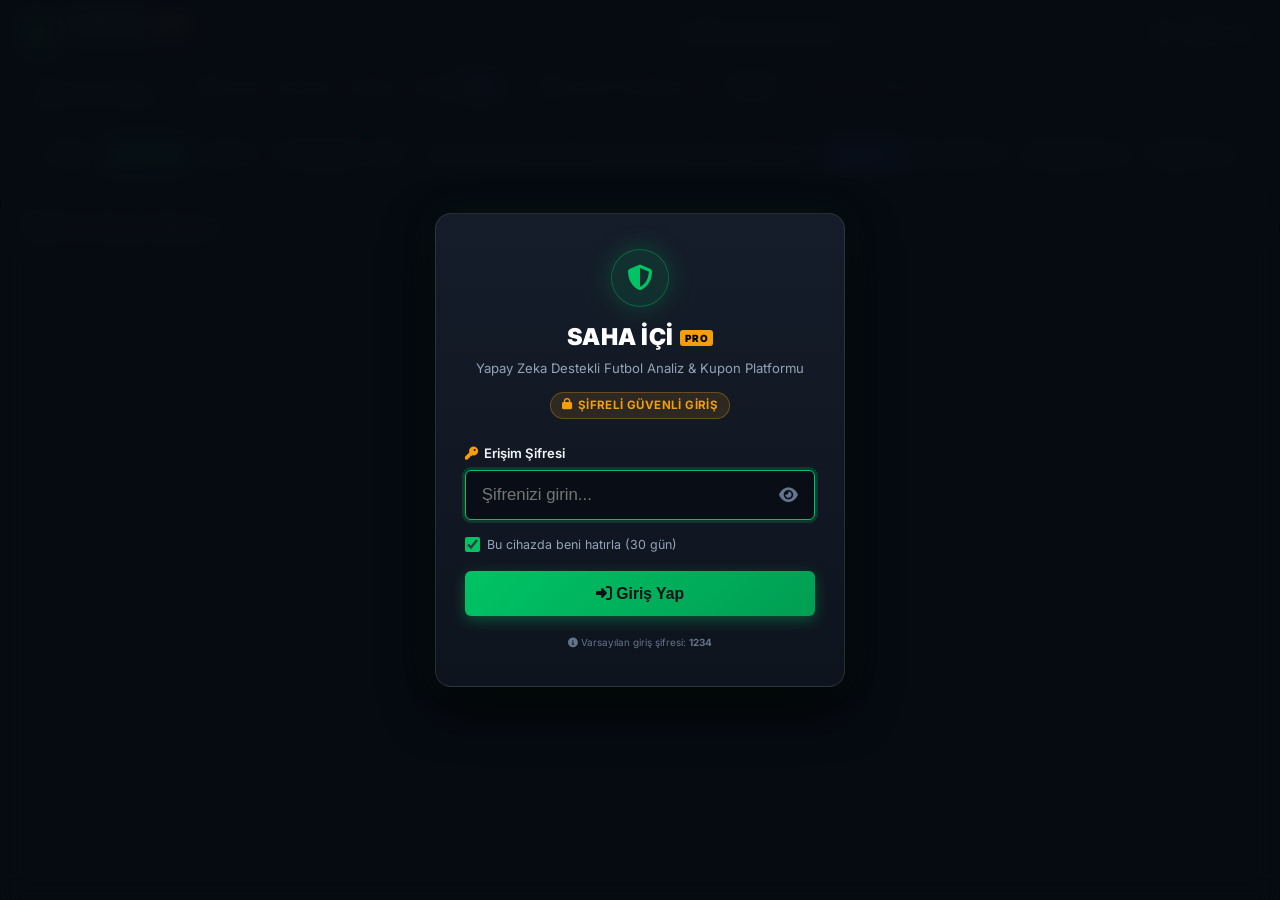
==== static/index.html @ 7041657e "Add files via upload" ====
<!DOCTYPE html>
<html lang="tr">
<head>
  <meta charset="UTF-8">
  <meta name="viewport" content="width=device-width, initial-scale=1.0">
  <title>Saha İçi | Canlı Maç Takip, Reel Analiz & Futbol Arkadaşı</title>
  <!-- Google Fonts & FontAwesome -->
  <link rel="preconnect" href="https://fonts.googleapis.com">
  <link rel="preconnect" href="https://fonts.gstatic.com" crossorigin>
  <link href="https://fonts.googleapis.com/css2?family=Outfit:wght@300;400;500;600;700;800;900&family=Inter:wght@400;500;600;700&display=swap" rel="stylesheet">
  <link rel="stylesheet" href="https://cdnjs.cloudflare.com/ajax/libs/font-awesome/6.5.1/css/all.min.css">
  <link rel="stylesheet" href="/static/style.css?v=4.1">
</head>
<body>

  <!-- Üst Bar / Header -->
  <header class="navbar">
    <div class="nav-container">
      <div class="brand">
        <div class="brand-icon">
          <i class="fa-solid fa-futbol"></i>
        </div>
        <div>
          <h1 class="brand-title">SAHA İÇİ <span class="badge-pro">PRO</span></h1>
          <p class="brand-sub">Canlı Reel Maçlar & Bilgili Futbol Arkadaşın Taktik Serdar</p>
        </div>
      </div>

      <div class="nav-center">
        <!-- Reel Veri Durum Rozeti -->
        <div class="live-status-pill">
          <span class="pulse-dot"></span>
          <span class="live-text">ESPN Canlı Veri Akışı Aktif</span>
        </div>
      </div>

      <div class="nav-actions">
        <button id="btnRefresh" class="btn-icon" title="Verileri Canlı Yenile">
          <i class="fa-solid fa-rotate"></i>
        </button>
        <button id="btnSettings" class="btn-icon" title="Ayarlar (Şifre Değiştir & API)">
          <i class="fa-solid fa-gear"></i>
        </button>
        <button id="btnAuthLogout" class="btn-icon btn-logout" title="Güvenli Çıkış Yap">
          <i class="fa-solid fa-arrow-right-from-bracket"></i>
        </button>
      </div>
    </div>
  </header>

  <!-- Ana Sekmeler (Tabs) -->
  <div class="tab-bar-container">
    <div class="tab-bar">
      <button class="tab-btn active" data-tab="matches">
        <i class="fa-solid fa-calendar-days"></i> Günün Maçları
      </button>
      <button class="tab-btn" data-tab="coupons">
        <i class="fa-solid fa-ticket"></i> Günün Kuponları & Başarı Takibi <span class="badge-value">DEĞER</span>
      </button>
      <button class="tab-btn" data-tab="chat">
        <i class="fa-solid fa-comments"></i> Futbol Arkadaşına Sor <span class="badge-ai">Serdar</span>
      </button>
      <button class="tab-btn" data-tab="standings">
        <i class="fa-solid fa-ranking-star"></i> Puan Durumu
      </button>
    </div>
  </div>

  <!-- Ana İçerik Alanı -->
  <main class="main-container">

    <!-- ========================================== -->
    <!-- SEKME 1: MAÇLAR VE ANALİZLER -->
    <!-- ========================================== -->
    <section id="tab-matches" class="tab-content active">
      
      <!-- Kontrol ve Filtreleme Çubuğu -->
      <div class="control-panel">
        
        <!-- Tarih Seçici -->
        <div class="date-controls">
          <button id="btnPrevDay" class="btn-date" title="Önceki Gün">
            <i class="fa-solid fa-chevron-left"></i> Dün
          </button>
          <button id="btnToday" class="btn-date active-date" title="Bugün">
            <i class="fa-solid fa-bolt text-yellow"></i> Bugün
          </button>
          <button id="btnNextDay" class="btn-date" title="Sonraki Gün">
            Yarın <i class="fa-solid fa-chevron-right"></i>
          </button>
          <div class="date-picker-wrapper">
            <input type="date" id="datePicker" class="date-input">
          </div>
        </div>

        <!-- Arama Çubuğu -->
        <div class="search-box">
          <i class="fa-solid fa-magnifying-glass"></i>
          <input type="text" id="searchInput" placeholder="Takım, lig veya stadyum ara (örn: Fenerbahçe, Real Madrid)...">
        </div>

        <!-- Maç Durumu Filtreleri -->
        <div class="status-filters">
          <button class="filter-chip active" data-status="all">Tümü (<span id="count-all">0</span>)</button>
          <button class="filter-chip chip-live" data-status="live">
            <span class="live-indicator"></span> Canlı (<span id="count-live">0</span>)
          </button>
          <button class="filter-chip" data-status="scheduled">Oynanacak (<span id="count-scheduled">0</span>)</button>
          <button class="filter-chip" data-status="finished">Bitenler (<span id="count-finished">0</span>)</button>
        </div>

      </div>

      <!-- Lig Seçici Rozetleri (Yatay Kaydırılabilir) -->
      <div class="leagues-scroll-wrapper">
        <div class="leagues-container" id="leaguesContainer">
          <!-- JS ile doldurulacak -->
        </div>
      </div>

      <!-- Bilgi Başlığı -->
      <div class="section-header">
        <div class="section-title-wrap">
          <h2 id="currentLeagueTitle" class="section-title">🌍 Tüm Dünya Maçları</h2>
          <span id="currentDateDisplay" class="date-badge">Bugün</span>
        </div>
        <div class="refresh-indicator">
          <small id="lastUpdatedText">Henüz güncellenmedi</small>
        </div>
      </div>

      <!-- CANLI VE BİTEN MAÇLAR ÖZEL SKOR PANOSU (Canlı Durumlar & Bitenlerin Sonuçları) -->
      <div id="liveFinishedShowcase" class="live-finished-showcase hidden">
        <div class="showcase-header">
          <div class="showcase-title">
            <span class="pulse-dot"></span>
            <h3>Günün Canlı & Biten Maçları</h3>
            <span class="showcase-subtitle">Bitenlerin Nihai Sonuçları & Devam Edenlerin Anlık Durumu</span>
          </div>
          <div class="showcase-badges">
            <span id="showcaseLiveCount" class="showcase-pill pill-live"><span class="live-indicator"></span> 0 Canlı</span>
            <span id="showcaseFinishedCount" class="showcase-pill pill-finished"><i class="fa-solid fa-flag-checkered"></i> 0 Bitti</span>
          </div>
        </div>
        <div id="showcaseCardsContainer" class="showcase-cards-container">
          <!-- JS ile doldurulacak -->
        </div>
      </div>

      <!-- Maç Kartları Izgarası (Grid) -->
      <div id="matchesGrid" class="matches-grid">
        <div class="loading-state">
          <div class="spinner"></div>
          <p>Reel maç verileri ESPN'den yükleniyor...</p>
        </div>
      </div>

    </section>

    <!-- ========================================== -->
    <!-- SEKME: GÜNÜN KUPONLARI & BAŞARI TAKİBİ -->
    <!-- ========================================== -->
    <section id="tab-coupons" class="tab-content">
      
      <!-- Başarı Karnesi (Overall Performance Banner) -->
      <div class="stats-banner-card">
        <div class="stats-banner-header">
          <div>
            <h3 class="stats-banner-title"><i class="fa-solid fa-award text-yellow"></i> Taktik Serdar'ın Kupon Karnesi & Başarı Takibi</h3>
            <p class="stats-banner-sub">Geçmiş kuponların gerçek maç sonuçlarıyla otomatik teyidi ve başarı yüzdesi.</p>
          </div>
          <div class="stats-banner-badge" id="statOverallWinRate">
            %0 Başarı Oranı
          </div>
        </div>

        <div class="stats-kpi-grid">
          <div class="kpi-card">
            <span class="kpi-num text-emerald" id="kpiWonCoupons">0</span>
            <span class="kpi-lbl">Tutan Kupon</span>
          </div>
          <div class="kpi-card">
            <span class="kpi-num text-yellow" id="kpiDayWinRate">%0</span>
            <span class="kpi-lbl">☀️ Gündüz Başarısı (&lt;18:00)</span>
          </div>
          <div class="kpi-card">
            <span class="kpi-num text-blue" id="kpiNightWinRate">%0</span>
            <span class="kpi-lbl">🌙 Akşam Başarısı (&ge;18:00)</span>
          </div>
          <div class="kpi-card">
            <span class="kpi-num text-yellow" id="kpiAvgOdds">0.00</span>
            <span class="kpi-lbl">Ortalama Kazanan Oran</span>
          </div>
          <div class="kpi-card">
            <span class="kpi-num text-emerald" id="kpiSelectionRate">%0</span>
            <span class="kpi-lbl">Tekil Tercih Başarısı</span>
          </div>
        </div>
      </div>

      <!-- Kupon Tarihi & Seans Kontrolleri -->
      <div class="coupon-toolbar">
        <div class="coupon-date-selector">
          <!-- Hızlı Gün Butonları: Bugün / Ertesi Gün (Yarın) -->
          <div class="coupon-quick-day-selector" id="couponQuickDayGroup">
            <button type="button" class="day-toggle-btn active" id="btnCouponToday">
              <i class="fa-solid fa-calendar-day text-emerald"></i> Bugün
            </button>
            <button type="button" class="day-toggle-btn" id="btnCouponTomorrow">
              <i class="fa-solid fa-forward-step text-yellow"></i> 🔮 Yarın (Ertesi Gün)
            </button>
          </div>

          <label><i class="fa-solid fa-calendar-check text-emerald"></i> Kupon Günü:</label>
          <select id="couponDateSelect" class="chat-select" style="max-width:240px;">
            <!-- JS ile doldurulacak -->
          </select>
          <button id="btnRegenCoupons" class="btn-tool" title="Bu günün kuponlarını yeniden analiz et">
            <i class="fa-solid fa-arrows-rotate"></i> Yeniden Tara
          </button>
        </div>

        <!-- Seans Seçimi: Gündüz (18:00 Öncesi) / Akşam (18:00 Sonrası) -->
        <div class="coupon-session-selector" id="couponSessionSelector">
          <button class="session-tab-btn active" data-session="day" id="btnSessionDay">
            <i class="fa-solid fa-sun text-yellow"></i> ☀️ Gündüz (18:00'a Kadar)
          </button>
          <button class="session-tab-btn" data-session="night" id="btnSessionNight">
            <i class="fa-solid fa-moon text-blue"></i> 🌙 Akşam (18:00 Sonrası)
          </button>
        </div>

        <!-- Kupon Türü Sekmeleri -->
        <div class="coupon-type-pills" id="couponTypePills">
          <button class="coupon-type-btn active" data-type="value">
            💎 Değer (Value) <span class="pill-rec">Tavsiye</span>
          </button>
          <button class="coupon-type-btn" data-type="banko">
            🛡️ Altın Banko
          </button>
          <button class="coupon-type-btn" data-type="high_odds">
            🚀 Oran Avcısı
          </button>
        </div>
      </div>

      <!-- Kupon Görüntüleyici Alanı -->
      <div id="couponDisplayContainer" class="coupon-display-container">
        <!-- JS ile doldurulacak -->
      </div>

    </section>

    <!-- ========================================== -->
    <!-- SEKME 2: FUTBOL ARKADAŞI AI SOHBET -->
    <!-- ========================================== -->
    <section id="tab-chat" class="tab-content">
      <div class="chat-hub-container">
        
        <!-- Sol Panel: Aktif Maç Seçimi & Hızlı Taktik Kartı -->
        <div class="chat-sidebar">
          <div class="pal-profile-card">
            <div class="pal-avatar">
              <i class="fa-solid fa-user-ninja"></i>
              <span class="online-indicator"></span>
            </div>
            <div class="pal-meta">
              <h3>Taktik Serdar</h3>
              <p>Futbol Scout'ı & Tribün Dostun</p>
              <span class="pal-tag"><i class="fa-solid fa-brain"></i> Canlı Maç Verisiyle Donatıldı</span>
            </div>
          </div>

          <!-- Canlı AI Motoru & Gemini API Girişi -->
          <div class="sidebar-block chat-api-card">
            <div class="api-status-header">
              <span id="chatApiStatusBadge" class="api-badge badge-local"><i class="fa-solid fa-microchip"></i> Dahili Akıllı Motor</span>
            </div>
            <div class="api-input-wrap" style="display:flex; gap:0.4rem; margin-top:0.4rem;">
              <input type="password" id="chatInlineApiKey" placeholder="Google Gemini API Anahtarı..." class="chat-select" style="font-size:0.8rem; padding:0.4rem 0.6rem; flex:1;">
              <button type="button" id="btnSaveInlineApiKey" class="btn-tool" style="padding:0.4rem 0.8rem; background:var(--primary); color:#000; font-weight:700; border:none; border-radius:6px; cursor:pointer;" title="Kaydet ve Canlı AI'ı Başlat">
                <i class="fa-solid fa-bolt"></i> Kaydet
              </button>
            </div>
            <small class="api-hint" style="display:block; font-size:0.72rem; color:var(--text-muted); margin-top:0.3rem;">
              İsteğe bağlı: API girildiğinde Google Gemini ile canlı yanıt üretir.
            </small>
          </div>

          <div class="sidebar-block">
            <h4><i class="fa-solid fa-crosshairs"></i> Sohbet İçin Maç Seç</h4>
            <select id="chatMatchSelect" class="chat-select">
              <option value="">Genel Futbol Sohbeti</option>
            </select>
          </div>

          <!-- Seçili Maçın Özet Kartı -->
          <div id="chatSelectedMatchPreview" class="match-preview-mini hidden">
            <div class="preview-teams">
              <span id="prevHomeName">Ev Sahibi</span>
              <span class="vs">vs</span>
              <span id="prevAwayName">Deplasman</span>
            </div>
            <div id="prevStatus" class="preview-status">Oynanacak</div>
            <div id="prevPick" class="preview-pick">🎯 Banko: Bekleniyor...</div>
          </div>

          <!-- Hızlı Soru Butonları -->
          <div class="quick-questions">
            <h4><i class="fa-solid fa-lightbulb"></i> Hazır Sorular</h4>
            <button class="quick-btn" data-query="Bu maçta 2.5 üst olur mu sence?">⚽ 2.5 Üst patlar mı?</button>
            <button class="quick-btn" data-query="Sürpriz kokusu var mı bu maçta?">💣 Sürpriz kokusu var mı?</button>
            <button class="quick-btn" data-query="Kuponuma bu maçtan banko ne yazayım?">🎯 Kupona banko ne yazarsın?</button>
            <button class="quick-btn" data-query="İlk yarı gol bekliyor musun?">⏱️ İlk yarı gol çıkar mı?</button>
            <button class="quick-btn" data-query="İki takımın son formu ve aralarındaki maçlar nasıl?">📊 Takımların son durumu nasıl?</button>
          </div>
        </div>

        <!-- Sağ Panel: Sohbet Akışı -->
        <div class="chat-main">
          <div class="chat-messages" id="chatMessages">
            <!-- Hoş Geldin Mesajı -->
            <div class="chat-bubble pal-bubble">
              <div class="bubble-avatar">
                <i class="fa-solid fa-futbol"></i>
              </div>
              <div class="bubble-content">
                <div class="bubble-header">
                  <strong>Taktik Serdar</strong>
                  <small>Şimdi</small>
                </div>
                <p>
                  Selamlar dostum! Hoş geldin. Bugün bültende canavar gibi maçlar var. 
                  İster listeden spesifik bir maç seç onun üzerine taktik konuşalım, 
                  ister aklındaki maçları sor; oranından son 5 maçına, KG ihtimalinden sürpriz kokusuna kadar hepsini masaya yatıralım!
                </p>
              </div>
            </div>
          </div>

          <!-- Sohbet Giriş Alanı -->
          <form id="chatForm" class="chat-input-bar">
            <input type="text" id="chatInput" placeholder="Serdar'a sor (örn: 'Bu maçta KG Var çıkar mı?', 'Fenerbahçe kazanır mı?')..." autocomplete="off">
            <button type="button" id="btnTtsToggle" class="btn-speech" title="Sesli Yanıtı Aç/Kapat">
              <i class="fa-solid fa-volume-high"></i>
            </button>
            <button type="submit" class="btn-send">
              <i class="fa-solid fa-paper-plane"></i>
            </button>
          </form>
        </div>

      </div>
    </section>

    <!-- ========================================== -->
    <!-- SEKME 3: PUAN DURUMU -->
    <!-- ========================================== -->
    <section id="tab-standings" class="tab-content">
      <div class="standings-header">
        <div class="standings-title-wrap">
          <h2 id="standingsLeagueName">🇹🇷 Trendyol Süper Lig Puan Durumu</h2>
        </div>
        <div class="standings-league-picker">
          <select id="standingsSelect" class="chat-select">
            <option value="tur.1">🇹🇷 Trendyol Süper Lig</option>
            <option value="eng.1">🏴󠁧󠁢󠁥󠁮󠁧󠁿 İngiltere Premier League</option>
            <option value="esp.1">🇪🇸 İspanya La Liga</option>
            <option value="ita.1">🇮🇹 İtalya Serie A</option>
            <option value="ger.1">🇩🇪 Almanya Bundesliga</option>
            <option value="fra.1">🇫🇷 Fransa Ligue 1</option>
          </select>
        </div>
      </div>

      <div class="standings-table-container">
        <table class="standings-table" id="standingsTable">
          <thead>
            <tr>
              <th>#</th>
              <th>Takım</th>
              <th>O</th>
              <th>G</th>
              <th>B</th>
              <th>M</th>
              <th>AG</th>
              <th>YG</th>
              <th>AV</th>
              <th>P</th>
            </tr>
          </thead>
          <tbody id="standingsBody">
            <!-- JS ile doldurulacak -->
          </tbody>
        </table>
      </div>
    </section>

  </main>

  <!-- ========================================== -->
  <!-- MODAL: DERİN MAÇ ANALİZİ VE İSTATİSTİKLER -->
  <!-- ========================================== -->
  <div id="analysisModal" class="modal-overlay hidden">
    <div class="modal-card">
      <button class="modal-close" id="btnCloseModal">&times;</button>
      
      <!-- Modal Başlık Alanı -->
      <div class="modal-header-banner">
        <div class="modal-league-pill" id="modalLeague">UEFA Şampiyonlar Ligi</div>
        
        <div class="modal-teams-banner">
          <div class="modal-team home">
            <img id="modalHomeLogo" src="" alt="Ev Sahibi" class="modal-team-crest">
            <h3 id="modalHomeName">Ev Sahibi</h3>
          </div>
          <div class="modal-score-box">
            <div id="modalScoreDisplay" class="modal-score">- : -</div>
            <div id="modalStatusBadge" class="modal-status-badge">19:45</div>
            <div id="modalVenue" class="modal-venue"><i class="fa-solid fa-location-dot"></i> Stadyum</div>
          </div>
          <div class="modal-team away">
            <img id="modalAwayLogo" src="" alt="Deplasman" class="modal-team-crest">
            <h3 id="modalAwayName">Deplasman</h3>
          </div>
        </div>
      </div>

      <div class="modal-body-scroll">
        
        <!-- CANLI MAÇ MERKEZİ & ANLIK ANALİZ (Yalnızca canlı maçlarda görünür) -->
        <div id="modalLiveSection" class="live-inplay-section hidden">
          <div class="live-inplay-header">
            <div class="live-inplay-title">
              <span class="live-dot-pulse"></span>
              <h4>CANLI MAÇ MERKEZİ & ANLIK TAKTİK</h4>
            </div>
            <div class="live-clock-badge" id="liveClockBadge">CANLI 0'</div>
          </div>

          <!-- Canlı Karşılaştırmalı İstatistik Çubukları -->
          <div class="live-stats-bars-card">
            <!-- Topla Oynama -->
            <div class="live-stat-bar-group">
              <div class="stat-bar-labels">
                <span id="liveHomePoss">50%</span>
                <span class="stat-name">Topla Oynama</span>
                <span id="liveAwayPoss">50%</span>
              </div>
              <div class="dual-progress-bar">
                <div id="barLiveHomePoss" class="dual-bar-home" style="width: 50%;"></div>
                <div id="barLiveAwayPoss" class="dual-bar-away" style="width: 50%;"></div>
              </div>
            </div>

            <!-- Şut, İsabetli Şut, Korner, Faul -->
            <div class="live-stats-mini-row">
              <div class="live-stat-box">
                <span class="live-stat-num" id="liveHomeShots">0</span>
                <span class="live-stat-lbl">Toplam Şut</span>
                <span class="live-stat-num text-blue" id="liveAwayShots">0</span>
              </div>
              <div class="live-stat-box">
                <span class="live-stat-num text-emerald" id="liveHomeOnGoal">0</span>
                <span class="live-stat-lbl">İsabetli Şut</span>
                <span class="live-stat-num text-emerald" id="liveAwayOnGoal">0</span>
              </div>
              <div class="live-stat-box">
                <span class="live-stat-num text-yellow" id="liveHomeCorners">0</span>
                <span class="live-stat-lbl">Korner</span>
                <span class="live-stat-num text-yellow" id="liveAwayCorners">0</span>
              </div>
              <div class="live-stat-box">
                <span class="live-stat-num" id="liveHomeFouls">0</span>
                <span class="live-stat-lbl">Faul</span>
                <span class="live-stat-num" id="liveAwayFouls">0</span>
              </div>
            </div>
          </div>

          <!-- Canlı Yeniden Değerlendirme Metrikleri Izgarası -->
          <div class="inplay-metrics-grid">
            
            <!-- Canlı 1X2 Güncel İhtimalleri -->
            <div class="inplay-card">
              <div class="inplay-card-title"><i class="fa-solid fa-calculator text-blue"></i> Canlı Maç Sonu (1X2) İhtimalleri</div>
              <div class="inplay-1x2-row">
                <div class="inplay-prob-pill">
                  <span class="lbl" id="liveLblHome">MS 1</span>
                  <span class="pct" id="livePctHome">%0</span>
                </div>
                <div class="inplay-prob-pill">
                  <span class="lbl">Beraberlik</span>
                  <span class="pct" id="livePctDraw">%0</span>
                </div>
                <div class="inplay-prob-pill">
                  <span class="lbl" id="liveLblAway">MS 2</span>
                  <span class="pct" id="livePctAway">%0</span>
                </div>
              </div>
            </div>

            <!-- Sıradaki Gol Tahmini -->
            <div class="inplay-card">
              <div class="inplay-card-title"><i class="fa-solid fa-bullseye text-yellow"></i> Sıradaki Golü Kim Atar?</div>
              <div class="next-goal-row">
                <div class="next-goal-pill">
                  <span class="lbl" id="liveNextHomeName">Ev Sahibi</span>
                  <strong class="text-emerald" id="liveNextHomePct">%0</strong>
                </div>
                <div class="next-goal-pill">
                  <span class="lbl">Gol Olmaz</span>
                  <strong class="text-muted" id="liveNextNoGoalPct">%0</strong>
                </div>
                <div class="next-goal-pill">
                  <span class="lbl" id="liveNextAwayName">Deplasman</span>
                  <strong class="text-blue" id="liveNextAwayPct">%0</strong>
                </div>
              </div>
            </div>

            <!-- Canlı Korner Projeksiyonu -->
            <div class="inplay-card">
              <div class="inplay-card-title"><i class="fa-solid fa-flag text-emerald"></i> Canlı Korner Projeksiyonu</div>
              <div class="corner-proj-box">
                <div class="proj-badge" id="liveCornerPick">Canlı Korner 8.5 Üst</div>
                <div class="proj-sub" id="liveCornerProjDetail">Şu an: 0 Korner | Tahmini Bitiş: ~0 Korner</div>
              </div>
            </div>

            <!-- Canlı Dinamik Gol Barajı -->
            <div class="inplay-card">
              <div class="inplay-card-title"><i class="fa-solid fa-chart-line text-purple"></i> Canlı Gol Barajı</div>
              <div class="inplay-dynamic-goals">
                <div class="dynamic-goal-pill">
                  <span id="liveLine1Name">Canlı 1.5 Üst</span>
                  <strong class="text-yellow" id="liveLine1Pct">%0</strong>
                </div>
                <div class="dynamic-goal-pill">
                  <span id="liveLine2Name">Canlı 2.5 Üst</span>
                  <strong class="text-yellow" id="liveLine2Pct">%0</strong>
                </div>
              </div>
            </div>

          </div>
        </div>

        <!-- "Futbol Arkadaşın Serdar'ın Yorumu" Öne Çıkan Kartı -->
        <div class="pal-commentary-card">
          <div class="pal-commentary-header">
            <div class="pal-commentary-author">
              <div class="avatar-ring">
                <i class="fa-solid fa-user-ninja"></i>
              </div>
              <div>
                <h4>Tribün Dostun Taktik Serdar'ın Maç Analizi</h4>
                <small>Canlı İstatistikler & Form Modeli İncelemesi</small>
              </div>
            </div>
            <div class="pal-commentary-tools">
              <button id="btnReadAloud" class="btn-tool" title="Sesli Dinle (Türkçe)">
                <i class="fa-solid fa-volume-high"></i> Dinle
              </button>
              <button id="btnAskAboutMatch" class="btn-tool btn-primary-tool">
                <i class="fa-solid fa-comments"></i> Serdar'a Sor
              </button>
            </div>
          </div>
          
          <div class="pal-commentary-text" id="modalCommentaryText">
            Analiz hazırlanıyor...
          </div>
        </div>

        <!-- Mantıklı & Oynanabilir Bahis Önerileri (Smart Bets) -->
        <div class="smart-bets-section" id="modalSmartBetsSection">
          <div class="smart-bets-header">
            <div>
              <h4 class="section-subtitle"><i class="fa-solid fa-bullseye text-emerald"></i> Bu Maç İçin Mantıklı & Oynanabilir Bahisler</h4>
              <p class="section-hint">Simülasyon, güncel form grafiği ve resmi bülten oranlarına göre seçilmiş en akılcı 4 tercih:</p>
            </div>
          </div>
          <div class="smart-bets-grid" id="modalSmartBetsList">
            <!-- Dinamik olarak JS ile doldurulacak -->
          </div>
        </div>

        <!-- Matematiksel Tahmin & Olasılık Barları -->
        <div class="analytics-section">
          <h4 class="section-subtitle"><i class="fa-solid fa-chart-pie"></i> Matematiksel Model & Olasılıklar</h4>
          
          <!-- 1-X-2 Olasılık Çubuğu -->
          <div class="prob-bar-wrapper">
            <div class="prob-labels">
              <span id="labelHomeWin">MS 1 (%0)</span>
              <span id="labelDraw">Beraberlik (%0)</span>
              <span id="labelAwayWin">MS 2 (%0)</span>
            </div>
            <div class="stacked-bar">
              <div id="barHome" class="bar-segment bar-home" style="width: 33.3%;"></div>
              <div id="barDraw" class="bar-segment bar-draw" style="width: 33.3%;"></div>
              <div id="barAway" class="bar-segment bar-away" style="width: 33.3%;"></div>
            </div>
          </div>

          <!-- Gol Beklentileri & KG Izgarası -->
          <div class="stats-mini-grid">
            <div class="stat-mini-card">
              <div class="stat-val" id="valOver25">0%</div>
              <div class="stat-lbl">2.5 Gol Üstü</div>
              <div class="stat-sub" id="valUnder25">Alt: %0</div>
            </div>
            <div class="stat-mini-card">
              <div class="stat-val text-emerald" id="valBtts">0%</div>
              <div class="stat-lbl">Karşılıklı Gol (KG Var)</div>
              <div class="stat-sub" id="valBttsNo">KG Yok: %0</div>
            </div>
            <div class="stat-mini-card">
              <div class="stat-val text-yellow" id="valTopScore">-</div>
              <div class="stat-lbl">En Sıcak Skor Tahmini</div>
              <div class="stat-sub" id="valTopScoreProb">Olasılık: %0</div>
            </div>
            <div class="stat-mini-card">
              <div class="stat-val text-blue" id="valRisk">-</div>
              <div class="stat-lbl">Risk Değerlendirmesi</div>
              <div class="stat-sub" id="valPickSub">Öneri: -</div>
            </div>
          </div>
        </div>

        <!-- Son 5 Maç (Form Grafiği) -->
        <div class="form-section" id="modalFormSection">
          <h4 class="section-subtitle"><i class="fa-solid fa-chart-line"></i> Son 5 Maç Performansı</h4>
          <div class="form-grid" id="modalFormGrid">
            <!-- JS ile doldurulacak -->
          </div>
        </div>

        <!-- Reel Bahis Oranları (Pickcenter) -->
        <div class="odds-section" id="modalOddsSection">
          <h4 class="section-subtitle"><i class="fa-solid fa-receipt"></i> Bahis Oranları & Handikap (DraftKings / ESPN)</h4>
          <div class="odds-cards" id="modalOddsList">
            <!-- JS ile doldurulacak -->
          </div>
        </div>

        <!-- Maç İstatistikleri (Boxscore) -->
        <div class="match-stats-section" id="modalStatsSection">
          <h4 class="section-subtitle"><i class="fa-solid fa-chart-simple"></i> Maç İstatistikleri</h4>
          <div id="modalBoxscoreContainer">
            <!-- JS ile doldurulacak -->
          </div>
        </div>

        <!-- Kadrolar ve Dizilişler (Rosters) -->
        <div class="rosters-section" id="modalRostersSection">
          <h4 class="section-subtitle"><i class="fa-solid fa-users"></i> Kadrolar & 11'ler</h4>
          <div class="rosters-grid" id="modalRostersGrid">
            <!-- JS ile doldurulacak -->
          </div>
        </div>

      </div>
    </div>
  </div>

  <!-- ========================================== -->
  <!-- MODAL: AYARLAR (GEMINI API KEY) -->
  <!-- ========================================== -->
  <div id="settingsModal" class="modal-overlay hidden">
    <div class="modal-card modal-sm">
      <button class="modal-close" id="btnCloseSettings">&times;</button>
      <div class="settings-content">
        <h3><i class="fa-solid fa-sliders"></i> Platform Ayarları</h3>
        <p class="settings-desc">
          Saha İçi, dahili matematiksel motoruyla <strong>hiçbir API anahtarı gerektirmeden</strong> eksiksiz çalışır. 
          Dilerseniz Google Gemini 2.5 Flash ile sonsuz özel sohbetler için kendi anahtarınızı ekleyebilirsiniz.
        </p>

        <div class="form-group">
          <label for="inputApiKey">Google Gemini API Anahtarı (Opsiyonel):</label>
          <input type="password" id="inputApiKey" placeholder="AIzaSy..." class="chat-select">
          <small class="hint">Anahtarınız yalnızca tarayıcınızın yerel hafızasında (localStorage) saklanır.</small>
        </div>

        <div class="settings-actions">
          <button id="btnSaveApiKey" class="btn-primary-tool">Kaydet</button>
          <button id="btnClearApiKey" class="btn-tool">Anahtarı Sil</button>
        </div>

        <hr style="border:0; border-top:1px solid var(--border-color); margin:1.25rem 0;">

        <h3><i class="fa-solid fa-shield-halved text-emerald"></i> Giriş Şifresini Değiştir</h3>
        <p class="settings-desc">Telefondan ve bilgisayardan giriş yaparken kullanılan şifreyi buradan değiştirebilirsiniz.</p>

        <div class="form-group">
          <label for="inputOldPassword">Mevcut Şifre:</label>
          <input type="password" id="inputOldPassword" placeholder="Eski şifre (varsayılan: 1234)" class="chat-select">
        </div>

        <div class="form-group">
          <label for="inputNewPassword">Yeni Şifre:</label>
          <input type="password" id="inputNewPassword" placeholder="Yeni şifreniz (en az 3 karakter)" class="chat-select">
        </div>

        <div id="pwChangeMsg" class="auth-error hidden" style="margin-bottom:0.75rem;"></div>

        <div class="settings-actions">
          <button id="btnChangePassword" class="btn-primary-tool">Şifreyi Güncelle</button>
        </div>
      </div>
    </div>
  </div>

  <!-- ========================================== -->
  <!-- GÜVENLİ ŞİFRELİ GİRİŞ EKRANI (AUTH OVERLAY) -->
  <!-- ========================================== -->
  <div id="authOverlay" class="auth-overlay hidden">
    <div class="auth-card">
      <div class="auth-header">
        <div class="auth-logo-badge">
          <i class="fa-solid fa-shield-halved"></i>
        </div>
        <h2 class="auth-title">SAHA İÇİ <span class="badge-pro">PRO</span></h2>
        <p class="auth-subtitle">Yapay Zeka Destekli Futbol Analiz & Kupon Platformu</p>
        <div class="auth-pill"><i class="fa-solid fa-lock"></i> Şifreli Güvenli Giriş</div>
      </div>

      <form id="authForm" class="auth-form" onsubmit="return false;">
        <div class="auth-input-group">
          <label for="authPassword"><i class="fa-solid fa-key text-yellow"></i> Erişim Şifresi</label>
          <div class="password-input-wrapper">
            <input 
              type="password" 
              id="authPassword" 
              class="auth-input" 
              placeholder="Şifrenizi girin..." 
              autocomplete="current-password"
              inputmode="text"
              required 
            />
            <button type="button" id="btnTogglePassword" class="btn-toggle-pw" title="Şifreyi Göster/Gizle">
              <i class="fa-solid fa-eye" id="togglePwIcon"></i>
            </button>
          </div>
        </div>

        <div class="auth-remember-row">
          <label class="remember-label">
            <input type="checkbox" id="authRememberMe" checked />
            <span>Bu cihazda beni hatırla (30 gün)</span>
          </label>
        </div>

        <div id="authErrorMsg" class="auth-error hidden">
          <i class="fa-solid fa-circle-exclamation"></i>
          <span id="authErrorText">Hatalı şifre. Lütfen tekrar deneyin.</span>
        </div>

        <button type="submit" id="btnAuthSubmit" class="btn-auth-submit">
          <span id="btnAuthText"><i class="fa-solid fa-right-to-bracket"></i> Giriş Yap</span>
          <div id="btnAuthSpinner" class="spinner-auth hidden"></div>
        </button>

        <div class="auth-footer-hint">
          <small><i class="fa-solid fa-circle-info"></i> Varsayılan giriş şifresi: <strong>1234</strong></small>
        </div>
      </form>
    </div>
  </div>

  <script src="/static/app.js?v=4.2"></script>
</body>
</html>
---- static/style.css ----
/* ==========================================================================
   SAHA İÇİ - MAÇKOLİK & OFSAYT TEMASI (Modern, Kompakt, Hızlı & Kullanışlı)
   ========================================================================== */

:root {
  /* Renk Paleti - Maçkolik & Ofsayt Koyu Spor Teması */
  --bg-main: #0b1018;
  --bg-card: #121924;
  --bg-card-hover: #192333;
  --bg-card-sub: #17202e;
  --border-color: #1f2a3c;
  --border-light: #28374d;
  
  --primary: #00c365;        /* Maçkolik Canlı Yeşili */
  --primary-hover: #00a857;
  --primary-subtle: rgba(0, 195, 101, 0.12);
  
  --red: #f43f5e;            /* Canlı Maç Kırmızısı */
  --red-subtle: rgba(244, 63, 94, 0.14);
  
  --yellow: #f59e0b;         /* Oran / Dikkat Sarısı */
  --yellow-subtle: rgba(245, 158, 11, 0.14);

  --blue: #3b82f6;           /* İstatistik & Taktik Mavisi */
  --blue-subtle: rgba(59, 130, 246, 0.14);

  --purple: #8b5cf6;
  
  --text-primary: #f1f5f9;
  --text-secondary: #94a3b8;
  --text-muted: #64748b;
  
  --radius-xs: 4px;
  --radius-sm: 6px;
  --radius-md: 10px;
  --radius-lg: 16px;

  --transition-fast: all 0.15s ease;
  --shadow-sm: 0 2px 6px rgba(0, 0, 0, 0.25);
  --shadow-md: 0 6px 18px rgba(0, 0, 0, 0.35);
  --shadow-lg: 0 12px 32px rgba(0, 0, 0, 0.5);
}

* {
  margin: 0;
  padding: 0;
  box-sizing: border-box;
}

body {
  background-color: var(--bg-main);
  color: var(--text-primary);
  font-family: 'Inter', -apple-system, BlinkMacSystemFont, "Segoe UI", Roboto, sans-serif;
  min-height: 100vh;
  line-height: 1.45;
  overflow-x: hidden;
  -webkit-font-smoothing: antialiased;
}

/* Scrollbar */
::-webkit-scrollbar {
  width: 7px;
  height: 7px;
}
::-webkit-scrollbar-track {
  background: var(--bg-main);
}
::-webkit-scrollbar-thumb {
  background: #253347;
  border-radius: 4px;
}
::-webkit-scrollbar-thumb:hover {
  background: #33445c;
}

/* ==========================================================================
   NAVBAR (ÜST MENÜ)
   ========================================================================== */
.navbar {
  background: #0f1521;
  border-bottom: 1px solid var(--border-color);
  position: sticky;
  top: 0;
  z-index: 100;
}

.nav-container {
  max-width: 1400px;
  margin: 0 auto;
  padding: 0.65rem 1.25rem;
  display: flex;
  align-items: center;
  justify-content: space-between;
  gap: 1rem;
}

.brand {
  display: flex;
  align-items: center;
  gap: 0.75rem;
}

.brand-icon {
  width: 36px;
  height: 36px;
  background: var(--primary);
  border-radius: var(--radius-sm);
  display: flex;
  align-items: center;
  justify-content: center;
  font-size: 1.15rem;
  color: #000;
  font-weight: 800;
}

.brand-title {
  font-size: 1.2rem;
  font-weight: 800;
  letter-spacing: -0.3px;
  display: flex;
  align-items: center;
  gap: 0.4rem;
  color: #fff;
}

.badge-pro {
  background: var(--yellow);
  color: #000;
  font-size: 0.62rem;
  font-weight: 900;
  padding: 1px 5px;
  border-radius: 3px;
  letter-spacing: 0.5px;
}

.brand-sub {
  font-size: 0.72rem;
  color: var(--text-muted);
}

.live-status-pill {
  display: flex;
  align-items: center;
  gap: 0.45rem;
  background: var(--primary-subtle);
  border: 1px solid rgba(0, 195, 101, 0.3);
  padding: 0.3rem 0.75rem;
  border-radius: 999px;
  font-size: 0.75rem;
  font-weight: 600;
  color: var(--primary);
}

.pulse-dot, .live-dot-pulse {
  width: 7px;
  height: 7px;
  background-color: var(--primary);
  border-radius: 50%;
  display: inline-block;
  animation: pulse-dot 1.5s infinite;
}

@keyframes pulse-dot {
  0% { transform: scale(0.9); opacity: 1; box-shadow: 0 0 0 0 rgba(0, 195, 101, 0.7); }
  70% { transform: scale(1.1); opacity: 0.8; box-shadow: 0 0 0 6px rgba(0, 195, 101, 0); }
  100% { transform: scale(0.9); opacity: 1; box-shadow: 0 0 0 0 rgba(0, 195, 101, 0); }
}

.nav-actions {
  display: flex;
  gap: 0.4rem;
}

.btn-icon {
  background: var(--bg-card-sub);
  border: 1px solid var(--border-color);
  color: var(--text-secondary);
  width: 34px;
  height: 34px;
  border-radius: var(--radius-sm);
  cursor: pointer;
  display: flex;
  align-items: center;
  justify-content: center;
  transition: var(--transition-fast);
  font-size: 0.85rem;
}

.btn-icon:hover {
  background: var(--border-color);
  color: var(--text-primary);
}

/* ==========================================================================
   TAB NAVIGATION (MAÇKOLİK STİLİ MENÜ)
   ========================================================================== */
.tab-bar-container {
  background: #0d131d;
  border-bottom: 1px solid var(--border-color);
}

.tab-bar {
  max-width: 1400px;
  margin: 0 auto;
  padding: 0 1.25rem;
  display: flex;
  gap: 0.25rem;
  overflow-x: auto;
}

.tab-btn {
  background: transparent;
  border: none;
  color: var(--text-secondary);
  font-family: inherit;
  font-size: 0.88rem;
  font-weight: 600;
  padding: 0.75rem 1.1rem;
  cursor: pointer;
  display: flex;
  align-items: center;
  gap: 0.5rem;
  border-bottom: 3px solid transparent;
  transition: var(--transition-fast);
  white-space: nowrap;
}

.tab-btn:hover {
  color: var(--text-primary);
  background: rgba(255, 255, 255, 0.02);
}

.tab-btn.active {
  color: var(--primary);
  border-bottom-color: var(--primary);
  background: rgba(0, 195, 101, 0.04);
}

.badge-ai {
  background: var(--primary);
  color: #000;
  font-size: 0.65rem;
  font-weight: 800;
  padding: 1px 6px;
  border-radius: 999px;
}

.badge-value {
  background: var(--blue);
  color: #fff;
  font-size: 0.65rem;
  font-weight: 800;
  padding: 1px 6px;
  border-radius: 999px;
}

/* ==========================================================================
   MAIN CONTAINER & CONTROLS
   ========================================================================== */
.main-container {
  max-width: 1400px;
  margin: 1rem auto;
  padding: 0 1.25rem;
}

.tab-content {
  display: none;
}

.tab-content.active {
  display: block;
}

/* Kontrol Paneli (Tarih, Arama, Filtreler) */
.control-panel {
  display: flex;
  flex-wrap: wrap;
  align-items: center;
  justify-content: space-between;
  gap: 0.75rem;
  background: var(--bg-card);
  padding: 0.65rem 0.9rem;
  border-radius: var(--radius-md);
  border: 1px solid var(--border-color);
  margin-bottom: 0.9rem;
}

.date-controls {
  display: flex;
  align-items: center;
  gap: 0.35rem;
}

.btn-date {
  background: var(--bg-card-sub);
  border: 1px solid var(--border-color);
  color: var(--text-secondary);
  font-family: inherit;
  font-size: 0.8rem;
  font-weight: 600;
  padding: 0.4rem 0.75rem;
  border-radius: var(--radius-sm);
  cursor: pointer;
  display: flex;
  align-items: center;
  gap: 0.35rem;
  transition: var(--transition-fast);
}

.btn-date:hover {
  background: var(--border-color);
  color: var(--text-primary);
}

.btn-date.active-date {
  background: var(--primary);
  color: #000;
  border-color: var(--primary);
  font-weight: 700;
}

.date-input {
  background: var(--bg-card-sub);
  border: 1px solid var(--border-color);
  color: var(--text-primary);
  font-family: inherit;
  font-size: 0.78rem;
  padding: 0.38rem 0.65rem;
  border-radius: var(--radius-sm);
  outline: none;
  cursor: pointer;
}

.date-input::-webkit-calendar-picker-indicator {
  filter: invert(1);
}

.search-box {
  flex: 1;
  min-width: 220px;
  position: relative;
  display: flex;
  align-items: center;
}

.search-box i {
  position: absolute;
  left: 0.75rem;
  color: var(--text-muted);
  font-size: 0.82rem;
}

.search-box input {
  width: 100%;
  background: var(--bg-card-sub);
  border: 1px solid var(--border-color);
  color: var(--text-primary);
  font-family: inherit;
  font-size: 0.82rem;
  padding: 0.42rem 0.75rem 0.42rem 2.2rem;
  border-radius: var(--radius-sm);
  outline: none;
  transition: var(--transition-fast);
}

.search-box input:focus {
  border-color: var(--primary);
}

.status-filters {
  display: flex;
  gap: 0.3rem;
}

.filter-chip {
  background: var(--bg-card-sub);
  border: 1px solid var(--border-color);
  color: var(--text-secondary);
  font-family: inherit;
  font-size: 0.76rem;
  font-weight: 600;
  padding: 0.38rem 0.7rem;
  border-radius: var(--radius-sm);
  cursor: pointer;
  display: flex;
  align-items: center;
  gap: 0.35rem;
  transition: var(--transition-fast);
}

.filter-chip:hover {
  background: var(--border-color);
  color: var(--text-primary);
}

.filter-chip.active {
  background: #2563eb;
  color: #fff;
  border-color: #2563eb;
}

.chip-live.active {
  background: var(--red);
  border-color: var(--red);
}

.live-indicator {
  width: 6px;
  height: 6px;
  background-color: var(--red);
  border-radius: 50%;
  display: inline-block;
  animation: pulse-red 1.3s infinite;
}

@keyframes pulse-red {
  0% { transform: scale(0.9); opacity: 1; }
  50% { transform: scale(1.3); opacity: 0.5; }
  100% { transform: scale(0.9); opacity: 1; }
}

/* ==========================================================================
   LİG ŞERİDİ (YATAY SCROLL)
   ========================================================================== */
.leagues-scroll-wrapper {
  margin-bottom: 0.9rem;
  overflow-x: auto;
  padding-bottom: 0.25rem;
}

.leagues-container {
  display: flex;
  gap: 0.45rem;
  white-space: nowrap;
}

.league-pill {
  background: var(--bg-card);
  border: 1px solid var(--border-color);
  color: var(--text-secondary);
  font-family: inherit;
  font-size: 0.78rem;
  font-weight: 600;
  padding: 0.4rem 0.75rem;
  border-radius: var(--radius-sm);
  cursor: pointer;
  display: flex;
  align-items: center;
  gap: 0.4rem;
  transition: var(--transition-fast);
}

.league-pill:hover {
  background: var(--bg-card-hover);
  color: var(--text-primary);
  border-color: var(--border-light);
}

.league-pill.active {
  background: var(--primary-subtle);
  border-color: var(--primary);
  color: #fff;
  font-weight: 700;
}

/* Bölüm Başlığı */
.section-header {
  display: flex;
  align-items: center;
  justify-content: space-between;
  margin-bottom: 0.75rem;
  padding: 0 0.25rem;
}

.section-title-wrap {
  display: flex;
  align-items: center;
  gap: 0.6rem;
}

.section-title {
  font-size: 1.15rem;
  font-weight: 700;
  color: #fff;
}

.date-badge {
  background: var(--bg-card-sub);
  border: 1px solid var(--border-color);
  color: var(--text-muted);
  font-size: 0.72rem;
  padding: 0.15rem 0.5rem;
  border-radius: var(--radius-xs);
}

.refresh-indicator {
  font-size: 0.72rem;
  color: var(--text-muted);
}

/* ==========================================================================
   CANLI & BİTEN MAÇLAR TICKER BANDI (SHOWCASE)
   ========================================================================== */
.live-finished-showcase {
  background: #111722;
  border: 1px solid var(--border-color);
  border-radius: var(--radius-md);
  padding: 0.75rem;
  margin-bottom: 1rem;
}

.showcase-header {
  display: flex;
  align-items: center;
  justify-content: space-between;
  margin-bottom: 0.6rem;
  padding-bottom: 0.45rem;
  border-bottom: 1px solid rgba(255, 255, 255, 0.05);
}

.showcase-title {
  display: flex;
  align-items: center;
  gap: 0.5rem;
}

.showcase-title h3 {
  font-size: 0.88rem;
  font-weight: 700;
  color: #fff;
}

.showcase-subtitle {
  font-size: 0.72rem;
  color: var(--text-muted);
  display: none;
}
@media (min-width: 768px) {
  .showcase-subtitle { display: inline-block; }
}

.showcase-badges {
  display: flex;
  gap: 0.4rem;
}

.showcase-pill {
  font-size: 0.7rem;
  font-weight: 700;
  padding: 0.2rem 0.55rem;
  border-radius: var(--radius-xs);
  display: flex;
  align-items: center;
  gap: 0.35rem;
}

.showcase-pill.pill-live {
  background: var(--red-subtle);
  color: var(--red);
  border: 1px solid rgba(244, 63, 94, 0.3);
}

.showcase-pill.pill-finished {
  background: rgba(148, 163, 184, 0.12);
  color: var(--text-secondary);
}

.showcase-cards-container {
  display: flex;
  gap: 0.6rem;
  overflow-x: auto;
  padding-bottom: 0.35rem;
}

.showcase-card {
  flex: 0 0 240px;
  background: var(--bg-card);
  border: 1px solid var(--border-color);
  border-radius: var(--radius-sm);
  padding: 0.6rem;
  cursor: pointer;
  transition: var(--transition-fast);
}

.showcase-card:hover {
  background: var(--bg-card-hover);
  border-color: var(--border-light);
  transform: translateY(-1px);
}

.showcase-card.is-live {
  border-left: 3px solid var(--red);
}

.showcase-card.is-finished {
  border-left: 3px solid var(--primary);
}

.showcase-card-top {
  display: flex;
  justify-content: space-between;
  align-items: center;
  margin-bottom: 0.35rem;
  font-size: 0.68rem;
  color: var(--text-muted);
}

.showcase-league-name {
  max-width: 140px;
  overflow: hidden;
  text-overflow: ellipsis;
  white-space: nowrap;
}

.showcase-card-matchup {
  display: flex;
  align-items: center;
  justify-content: space-between;
  gap: 0.4rem;
  margin-bottom: 0.35rem;
}

.showcase-team {
  flex: 1;
  display: flex;
  align-items: center;
  gap: 0.35rem;
  font-size: 0.78rem;
  font-weight: 600;
  overflow: hidden;
}

.showcase-team.away {
  justify-content: flex-end;
}

.showcase-team-name {
  overflow: hidden;
  text-overflow: ellipsis;
  white-space: nowrap;
  max-width: 80px;
}

.showcase-score {
  font-size: 1rem;
  font-weight: 800;
  padding: 0.1rem 0.45rem;
  border-radius: var(--radius-xs);
  background: var(--bg-card-sub);
  white-space: nowrap;
}

.showcase-score.score-live {
  color: var(--red);
  background: var(--red-subtle);
}

.showcase-score.score-finished {
  color: var(--primary);
}

.showcase-card-stats {
  display: flex;
  justify-content: space-between;
  font-size: 0.65rem;
  color: var(--text-muted);
  border-top: 1px solid rgba(255, 255, 255, 0.05);
  padding-top: 0.3rem;
  margin-top: 0.2rem;
}

/* ==========================================================================
   MAÇKOLİK & OFSAYT STİLİ MAÇ SATIRLARI (KOMPAKT FİKSTÜR DÜZENİ)
   ========================================================================== */
.matches-grid {
  display: flex;
  flex-direction: column;
  gap: 0.35rem;
}

.mackolik-row {
  background: var(--bg-card);
  border: 1px solid var(--border-color);
  border-radius: var(--radius-sm);
  padding: 0.6rem 0.85rem;
  display: flex;
  align-items: center;
  justify-content: space-between;
  gap: 0.75rem;
  transition: var(--transition-fast);
  cursor: pointer;
  position: relative;
}

.mackolik-row:hover {
  background: var(--bg-card-hover);
  border-color: var(--border-light);
}

/* Canlı Maç Satırı Vurgusu */
.mackolik-row.is-live {
  border-left: 4px solid var(--red);
  background: rgba(244, 63, 94, 0.04);
}

.mackolik-row.is-finished {
  border-left: 4px solid #334155;
}

.mackolik-row.is-pre {
  border-left: 4px solid #1e293b;
}

/* Satırın Ana Tıklanabilir Sol/Orta Kısmı */
.row-left-main {
  flex: 1;
  display: flex;
  align-items: center;
  gap: 0.85rem;
  min-width: 0;
}

/* Durum / Saat / Dakika Sütunu */
.row-status-col {
  flex: 0 0 52px;
  text-align: center;
  display: flex;
  flex-direction: column;
  align-items: center;
  justify-content: center;
  font-size: 0.76rem;
  font-weight: 700;
  border-right: 1px solid rgba(255, 255, 255, 0.06);
  padding-right: 0.6rem;
}

.row-status-col.live {
  color: var(--red);
  display: flex;
  flex-direction: row;
  gap: 0.3rem;
  align-items: center;
}

.row-status-col.finished {
  color: var(--text-muted);
}

.row-ms-tag {
  background: rgba(148, 163, 184, 0.15);
  padding: 1px 5px;
  border-radius: 3px;
  font-size: 0.7rem;
  color: var(--text-secondary);
}

.row-status-col.pre {
  color: var(--blue);
}

.row-time {
  font-family: monospace;
  font-size: 0.82rem;
}

/* Takımlar ve Skor Ortası */
.row-teams-matchup {
  flex: 1;
  display: flex;
  align-items: center;
  justify-content: space-between;
  gap: 0.75rem;
  min-width: 0;
}

.row-team {
  flex: 1;
  display: flex;
  align-items: center;
  gap: 0.5rem;
  font-size: 0.86rem;
  font-weight: 600;
  color: var(--text-primary);
  min-width: 0;
}

.row-team.row-home {
  justify-content: flex-end;
  text-align: right;
}

.row-team.row-away {
  justify-content: flex-start;
  text-align: left;
}

.row-team-title {
  overflow: hidden;
  text-overflow: ellipsis;
  white-space: nowrap;
}

.team-winner .row-team-title {
  color: #fff;
  font-weight: 700;
}

.row-crest {
  width: 22px;
  height: 22px;
  object-fit: contain;
  flex-shrink: 0;
}

.row-fallback-icon {
  font-size: 1rem;
  color: var(--text-muted);
  flex-shrink: 0;
}

/* Skor Sütunu */
.row-score-col {
  flex: 0 0 68px;
  text-align: center;
  font-size: 1.05rem;
  font-weight: 800;
  letter-spacing: 1px;
  padding: 0.2rem 0.5rem;
  border-radius: var(--radius-xs);
  background: var(--bg-card-sub);
  display: flex;
  align-items: center;
  justify-content: center;
  gap: 0.25rem;
}

.row-score-col.score-live {
  background: var(--red-subtle);
  color: var(--red);
  border: 1px solid rgba(244, 63, 94, 0.25);
}

.row-score-col.score-finished {
  color: #38bdf8;
}

.row-score-col.score-pre {
  background: transparent;
  color: var(--text-muted);
  font-size: 0.85rem;
  font-weight: 600;
}

.score-sep {
  opacity: 0.6;
  font-size: 0.8rem;
}

/* Sağ Araçlar (Mini istatistik & Butonlar) */
.row-right-tools {
  display: flex;
  align-items: center;
  gap: 0.75rem;
}

.row-mini-stats {
  display: none;
  align-items: center;
  gap: 0.5rem;
  font-size: 0.74rem;
  color: var(--text-muted);
  background: rgba(0, 0, 0, 0.2);
  padding: 0.25rem 0.6rem;
  border-radius: var(--radius-xs);
}

@media (min-width: 900px) {
  .row-mini-stats { display: flex; }
}

.row-league-tag {
  display: none;
  font-size: 0.72rem;
  color: var(--text-muted);
  max-width: 130px;
  overflow: hidden;
  text-overflow: ellipsis;
  white-space: nowrap;
}

@media (min-width: 1024px) {
  .row-league-tag { display: block; }
}

.row-btn-group {
  display: flex;
  gap: 0.35rem;
}

.btn-row-analyze, .btn-row-ask {
  border: 1px solid var(--border-color);
  font-family: inherit;
  font-size: 0.74rem;
  font-weight: 600;
  padding: 0.35rem 0.65rem;
  border-radius: var(--radius-xs);
  cursor: pointer;
  display: flex;
  align-items: center;
  gap: 0.35rem;
  transition: var(--transition-fast);
}

.btn-row-analyze {
  background: rgba(59, 130, 246, 0.12);
  color: #60a5fa;
  border-color: rgba(59, 130, 246, 0.3);
}

.btn-row-analyze:hover {
  background: #2563eb;
  color: #fff;
  border-color: #2563eb;
}

.btn-row-ask {
  background: var(--bg-card-sub);
  color: var(--text-secondary);
}

.btn-row-ask:hover {
  background: var(--primary-subtle);
  color: var(--primary);
  border-color: var(--primary);
}

/* ==========================================================================
   KUPONLAR & BAŞARI TAKİBİ
   ========================================================================== */
.stats-banner-card {
  background: var(--bg-card);
  border: 1px solid var(--border-color);
  border-radius: var(--radius-md);
  padding: 1rem;
  margin-bottom: 1rem;
}

.stats-banner-header {
  display: flex;
  align-items: center;
  justify-content: space-between;
  margin-bottom: 0.75rem;
}

.stats-banner-title {
  font-size: 1.05rem;
  font-weight: 700;
}

.stats-banner-sub {
  font-size: 0.78rem;
  color: var(--text-muted);
}

.stats-banner-badge {
  background: var(--primary-subtle);
  color: var(--primary);
  border: 1px solid rgba(0, 195, 101, 0.3);
  font-size: 0.85rem;
  font-weight: 800;
  padding: 0.35rem 0.8rem;
  border-radius: var(--radius-sm);
}

.stats-kpi-grid {
  display: grid;
  grid-template-columns: repeat(auto-fit, minmax(140px, 1fr));
  gap: 0.6rem;
}

.kpi-card {
  background: var(--bg-card-sub);
  border: 1px solid var(--border-color);
  padding: 0.6rem;
  border-radius: var(--radius-sm);
  text-align: center;
}

.kpi-num {
  display: block;
  font-size: 1.25rem;
  font-weight: 800;
}

.kpi-lbl {
  font-size: 0.72rem;
  color: var(--text-muted);
}

/* Kupon Araç Çubuğu */
.coupon-toolbar {
  display: flex;
  flex-wrap: wrap;
  align-items: center;
  justify-content: space-between;
  gap: 0.6rem;
  background: var(--bg-card);
  padding: 0.65rem 0.9rem;
  border-radius: var(--radius-md);
  border: 1px solid var(--border-color);
  margin-bottom: 0.9rem;
}

.coupon-date-selector {
  display: flex;
  align-items: center;
  flex-wrap: wrap;
  gap: 0.5rem;
  font-size: 0.82rem;
}

.coupon-quick-day-selector {
  display: flex;
  gap: 0.3rem;
  background: var(--bg-card-sub);
  padding: 2px;
  border-radius: var(--radius-sm);
  border: 1px solid var(--border-color);
}

.day-toggle-btn {
  background: transparent;
  border: none;
  color: var(--text-secondary);
  font-family: inherit;
  font-size: 0.78rem;
  font-weight: 700;
  padding: 0.35rem 0.7rem;
  border-radius: var(--radius-xs);
  cursor: pointer;
  display: flex;
  align-items: center;
  gap: 0.35rem;
  transition: var(--transition-fast);
}

.day-toggle-btn:hover {
  color: #fff;
}

.day-toggle-btn.active {
  background: var(--primary);
  color: #000;
}

.coupon-session-selector, .coupon-type-pills {
  display: flex;
  gap: 0.35rem;
}

.session-tab-btn, .coupon-type-btn {
  background: var(--bg-card-sub);
  border: 1px solid var(--border-color);
  color: var(--text-secondary);
  font-family: inherit;
  font-size: 0.78rem;
  font-weight: 600;
  padding: 0.4rem 0.75rem;
  border-radius: var(--radius-sm);
  cursor: pointer;
  transition: var(--transition-fast);
}

.session-tab-btn:hover, .coupon-type-btn:hover {
  background: var(--border-color);
  color: var(--text-primary);
}

.session-tab-btn.active {
  background: var(--blue-subtle);
  border-color: var(--blue);
  color: #fff;
  font-weight: 700;
}

.coupon-type-btn.active {
  background: var(--primary-subtle);
  border-color: var(--primary);
  color: #fff;
  font-weight: 700;
}

.pill-rec {
  background: var(--primary);
  color: #000;
  font-size: 0.62rem;
  padding: 1px 4px;
  border-radius: 2px;
  margin-left: 0.2rem;
}

/* ==========================================================================
   KUPON FİŞİ GÖRÜNÜMÜ (BİLYONER & MAÇKOLİK İDDAA FİŞİ)
   ========================================================================== */
.coupon-display-container {
  display: flex;
  justify-content: center;
  margin-top: 0.5rem;
}

.coupon-slip-card {
  width: 100%;
  max-width: 820px;
  background: var(--bg-card);
  border: 1px solid var(--border-color);
  border-radius: var(--radius-md);
  overflow: hidden;
  box-shadow: var(--shadow-md);
}

/* Seans Bilgi Şeridi */
.slip-session-ribbon {
  display: flex;
  align-items: center;
  justify-content: space-between;
  padding: 0.45rem 1rem;
  font-size: 0.78rem;
  font-weight: 700;
  letter-spacing: 0.3px;
}

.session-ribbon-day {
  background: linear-gradient(90deg, #78350f, #92400e);
  color: #fef3c7;
}

.session-ribbon-night {
  background: linear-gradient(90deg, #1e1b4b, #2e1065);
  color: #e0e7ff;
}

/* Durum Bildirim Çubuğu */
.slip-status-bar {
  padding: 0.6rem 1rem;
  font-size: 0.84rem;
  font-weight: 800;
  display: flex;
  align-items: center;
  justify-content: space-between;
}

.slip-status-bar.status-won {
  background: #065f46;
  color: #a7f3d0;
  border-bottom: 2px solid var(--primary);
}

.slip-status-bar.status-lost {
  background: #881337;
  color: #fecdd3;
  border-bottom: 2px solid var(--red);
}

.slip-status-bar.status-pending {
  background: #1e293b;
  color: #cbd5e1;
  border-bottom: 2px solid var(--blue);
}

/* Kupon Üst Başlığı & Oran Kutusu */
.slip-header-banner {
  background: #0e1522;
  padding: 1rem 1.25rem;
  display: flex;
  align-items: center;
  justify-content: space-between;
  gap: 1rem;
  border-bottom: 1px solid var(--border-color);
}

@media (max-width: 640px) {
  .slip-header-banner { flex-direction: column; align-items: flex-start; }
}

.slip-title-meta h3 {
  font-size: 1.15rem;
  font-weight: 800;
  color: #fff;
}

.slip-badge-pill {
  font-size: 0.72rem;
  font-weight: 700;
  padding: 0.2rem 0.6rem;
  border-radius: var(--radius-xs);
}

.badge-emerald { background: var(--primary-subtle); color: var(--primary); border: 1px solid var(--primary); }
.badge-blue { background: var(--blue-subtle); color: var(--blue); border: 1px solid var(--blue); }
.badge-yellow { background: var(--yellow-subtle); color: var(--yellow); border: 1px solid var(--yellow); }

.bilyoner-verified-badge {
  font-size: 0.72rem;
  font-weight: 600;
  color: var(--primary);
  background: rgba(0, 195, 101, 0.1);
  padding: 0.2rem 0.55rem;
  border-radius: var(--radius-xs);
  display: inline-flex;
  align-items: center;
  gap: 0.35rem;
}

.slip-odds-box {
  background: var(--bg-card-sub);
  border: 1px solid var(--border-color);
  padding: 0.6rem 0.9rem;
  border-radius: var(--radius-sm);
  text-align: right;
  min-width: 140px;
}

.slip-odds-label {
  display: block;
  font-size: 0.68rem;
  color: var(--text-muted);
  text-transform: uppercase;
  font-weight: 600;
}

.slip-odds-value {
  display: block;
  font-size: 1.5rem;
  font-weight: 900;
  color: var(--primary);
  font-family: monospace;
}

.slip-conf-badge {
  display: block;
  font-size: 0.68rem;
  color: var(--text-secondary);
  margin-top: 0.15rem;
}

/* Taktik Serdar Kupon Yorumu */
.slip-pal-commentary {
  background: rgba(0, 195, 101, 0.04);
  border-bottom: 1px solid var(--border-color);
  padding: 0.85rem 1.25rem;
  display: flex;
  align-items: flex-start;
  gap: 0.75rem;
}

.slip-pal-avatar {
  width: 32px;
  height: 32px;
  background: var(--primary);
  color: #000;
  border-radius: 50%;
  display: flex;
  align-items: center;
  justify-content: center;
  font-size: 0.85rem;
  flex-shrink: 0;
}

.slip-pal-text {
  font-size: 0.84rem;
  line-height: 1.45;
  color: var(--text-primary);
}

/* Seçimler Listesi (Seçilen Maçlar) */
.slip-selections-list {
  padding: 0.75rem 1rem;
  display: flex;
  flex-direction: column;
  gap: 0.6rem;
}

.slip-item-card {
  background: var(--bg-card-sub);
  border: 1px solid var(--border-color);
  border-radius: var(--radius-sm);
  padding: 0.75rem 0.9rem;
  transition: var(--transition-fast);
}

.slip-item-card:hover {
  border-color: var(--border-light);
  background: #192434;
}

.slip-item-header {
  display: flex;
  justify-content: space-between;
  font-size: 0.72rem;
  color: var(--text-muted);
  margin-bottom: 0.35rem;
}

.slip-item-card.clickable-coupon-match {
  cursor: pointer;
}

.slip-item-card.clickable-coupon-match:hover {
  border-color: var(--blue);
  box-shadow: 0 4px 12px rgba(0, 0, 0, 0.3);
}

.slip-item-teams {
  font-size: 0.92rem;
  font-weight: 700;
  color: #fff;
  margin-bottom: 0.5rem;
  display: flex;
  align-items: center;
  justify-content: space-between;
}

.view-match-link {
  font-size: 0.7rem;
  color: #60a5fa;
  font-weight: 600;
  background: rgba(59, 130, 246, 0.12);
  padding: 0.15rem 0.5rem;
  border-radius: var(--radius-xs);
  display: inline-flex;
  align-items: center;
  gap: 0.3rem;
  opacity: 0.85;
}

.slip-item-card:hover .view-match-link {
  opacity: 1;
  background: rgba(59, 130, 246, 0.25);
}

.slip-item-pick-row {
  display: flex;
  align-items: center;
  justify-content: space-between;
  gap: 0.5rem;
  flex-wrap: wrap;
}

.pick-left {
  display: flex;
  align-items: center;
  gap: 0.5rem;
}

.market-pill {
  background: rgba(255, 255, 255, 0.08);
  font-size: 0.72rem;
  font-weight: 600;
  padding: 0.2rem 0.5rem;
  border-radius: var(--radius-xs);
  color: var(--text-secondary);
}

.pick-name {
  font-size: 0.88rem;
  font-weight: 800;
  color: var(--yellow);
}

.pick-right {
  display: flex;
  align-items: center;
  gap: 0.45rem;
}

.bilyoner-odds-pill {
  background: #0f172a;
  border: 1px solid var(--primary);
  color: var(--primary);
  font-family: monospace;
  font-size: 0.86rem;
  font-weight: 800;
  padding: 0.2rem 0.6rem;
  border-radius: var(--radius-xs);
  display: flex;
  align-items: center;
  gap: 0.35rem;
}

.bilyoner-tag {
  background: var(--primary);
  color: #000;
  font-size: 0.6rem;
  font-weight: 900;
  padding: 1px 3px;
  border-radius: 2px;
}

.pick-prob-pill {
  font-size: 0.72rem;
  color: var(--text-muted);
}

.slip-item-note {
  font-size: 0.76rem;
  color: var(--text-secondary);
  margin-top: 0.45rem;
  padding-top: 0.35rem;
  border-top: 1px dashed rgba(255, 255, 255, 0.05);
}

.slip-item-result-badge {
  font-size: 0.74rem;
  font-weight: 700;
  padding: 0.2rem 0.55rem;
  border-radius: var(--radius-xs);
  display: inline-flex;
  align-items: center;
  gap: 0.3rem;
}

.result-won {
  background: var(--primary-subtle);
  color: var(--primary);
  border: 1px solid var(--primary);
}

.result-lost {
  background: var(--red-subtle);
  color: var(--red);
  border: 1px solid var(--red);
}

.result-pending {
  background: rgba(148, 163, 184, 0.12);
  color: var(--text-secondary);
}

/* Kupon Alt Barı & Kazanç Hesaplayıcı */
.slip-footer {
  background: #0c121d;
  border-top: 1px solid var(--border-color);
  padding: 0.85rem 1.25rem;
  display: flex;
  align-items: center;
  justify-content: space-between;
  flex-wrap: wrap;
  gap: 0.75rem;
}

.stake-calc-box {
  display: flex;
  align-items: center;
  gap: 0.4rem;
  font-size: 0.82rem;
  color: var(--text-secondary);
}

.stake-input {
  width: 75px;
  background: var(--bg-card-sub);
  border: 1px solid var(--border-color);
  color: #fff;
  font-family: inherit;
  font-size: 0.92rem;
  font-weight: 700;
  text-align: center;
  padding: 0.3rem;
  border-radius: var(--radius-xs);
  outline: none;
}

.payout-box {
  font-size: 0.85rem;
  color: var(--text-muted);
  display: flex;
  align-items: center;
  gap: 0.4rem;
}

.payout-amount {
  font-size: 1.15rem;
  font-weight: 900;
  color: var(--primary);
  font-family: monospace;
}

.slip-footer-actions {
  display: flex;
  align-items: center;
  gap: 0.5rem;
}

.btn-bilyoner-action {
  background: var(--primary);
  color: #000;
  text-decoration: none;
  font-size: 0.8rem;
  font-weight: 800;
  padding: 0.45rem 0.85rem;
  border-radius: var(--radius-xs);
  display: inline-flex;
  align-items: center;
  gap: 0.4rem;
  transition: var(--transition-fast);
}

.btn-bilyoner-action:hover {
  background: var(--primary-hover);
}

/* ==========================================================================
   SOHBET (FUTBOL ARKADAŞI SERDAR)
   ========================================================================== */
.chat-hub-container {
  display: grid;
  grid-template-columns: 300px 1fr;
  gap: 1rem;
  background: var(--bg-card);
  border: 1px solid var(--border-color);
  border-radius: var(--radius-md);
  padding: 0.85rem;
  min-height: 600px;
}

@media (max-width: 860px) {
  .chat-hub-container { grid-template-columns: 1fr; }
}

.chat-sidebar {
  border-right: 1px solid var(--border-color);
  padding-right: 0.85rem;
  display: flex;
  flex-direction: column;
  gap: 0.85rem;
}

.pal-profile-card {
  display: flex;
  align-items: center;
  gap: 0.6rem;
  padding: 0.6rem;
  background: var(--bg-card-sub);
  border-radius: var(--radius-sm);
}

.pal-avatar {
  width: 36px;
  height: 36px;
  background: var(--primary);
  color: #000;
  border-radius: 50%;
  display: flex;
  align-items: center;
  justify-content: center;
  font-size: 1rem;
  position: relative;
}

.online-indicator {
  position: absolute;
  bottom: 0;
  right: 0;
  width: 8px;
  height: 8px;
  background: #10b981;
  border: 2px solid #000;
  border-radius: 50%;
}

.pal-meta h3 {
  font-size: 0.9rem;
  font-weight: 700;
}

.pal-meta p {
  font-size: 0.72rem;
  color: var(--text-muted);
}

.chat-select {
  width: 100%;
  background: var(--bg-card-sub);
  border: 1px solid var(--border-color);
  color: var(--text-primary);
  font-family: inherit;
  font-size: 0.82rem;
  padding: 0.45rem 0.65rem;
  border-radius: var(--radius-sm);
  outline: none;
}

.quick-questions {
  display: flex;
  flex-direction: column;
  gap: 0.35rem;
}

.quick-questions h4 {
  font-size: 0.75rem;
  color: var(--text-muted);
  text-transform: uppercase;
}

.quick-btn {
  background: var(--bg-card-sub);
  border: 1px solid var(--border-color);
  color: var(--text-secondary);
  font-family: inherit;
  font-size: 0.76rem;
  padding: 0.45rem 0.65rem;
  border-radius: var(--radius-sm);
  text-align: left;
  cursor: pointer;
  transition: var(--transition-fast);
}

.quick-btn:hover {
  background: var(--border-color);
  color: #fff;
}

.chat-main {
  display: flex;
  flex-direction: column;
  height: 100%;
}

.chat-messages {
  flex: 1;
  overflow-y: auto;
  padding: 0.75rem;
  display: flex;
  flex-direction: column;
  gap: 0.85rem;
  max-height: 520px;
}

.chat-bubble {
  display: flex;
  gap: 0.6rem;
  max-width: 85%;
}

.chat-bubble.user-bubble {
  align-self: flex-end;
  flex-direction: row-reverse;
}

.bubble-avatar {
  width: 32px;
  height: 32px;
  border-radius: 50%;
  background: var(--bg-card-sub);
  display: flex;
  align-items: center;
  justify-content: center;
  font-size: 0.85rem;
  flex-shrink: 0;
}

.pal-bubble .bubble-avatar {
  background: var(--primary);
  color: #000;
}

.bubble-content {
  background: var(--bg-card-sub);
  padding: 0.65rem 0.85rem;
  border-radius: var(--radius-sm);
  font-size: 0.85rem;
  line-height: 1.45;
}

.user-bubble .bubble-content {
  background: #1d4ed8;
  color: #fff;
}

.chat-input-bar {
  display: flex;
  gap: 0.4rem;
  padding-top: 0.75rem;
  border-top: 1px solid var(--border-color);
}

.chat-input-bar input {
  flex: 1;
  background: var(--bg-card-sub);
  border: 1px solid var(--border-color);
  color: var(--text-primary);
  font-family: inherit;
  font-size: 0.85rem;
  padding: 0.55rem 0.85rem;
  border-radius: var(--radius-sm);
  outline: none;
}

.chat-input-bar input:focus {
  border-color: var(--primary);
}

.btn-send, .btn-speech {
  background: var(--primary);
  color: #000;
  border: none;
  font-weight: 700;
  padding: 0 1rem;
  border-radius: var(--radius-sm);
  cursor: pointer;
  transition: var(--transition-fast);
}

.btn-send:hover {
  background: var(--primary-hover);
}

.btn-speech {
  background: var(--bg-card-sub);
  color: var(--text-secondary);
  border: 1px solid var(--border-color);
}

/* ==========================================================================
   PUAN DURUMU (STANDINGS)
   ========================================================================== */
.standings-header {
  display: flex;
  align-items: center;
  justify-content: space-between;
  margin-bottom: 0.75rem;
}

.standings-table-container {
  background: var(--bg-card);
  border: 1px solid var(--border-color);
  border-radius: var(--radius-md);
  overflow-x: auto;
}

.standings-table {
  width: 100%;
  border-collapse: collapse;
  font-size: 0.82rem;
  text-align: center;
}

.standings-table th {
  background: #0f1520;
  color: var(--text-muted);
  font-weight: 600;
  padding: 0.65rem 0.5rem;
  border-bottom: 1px solid var(--border-color);
}

.standings-table td {
  padding: 0.55rem 0.5rem;
  border-bottom: 1px solid rgba(255, 255, 255, 0.04);
}

.standings-table tr:hover {
  background: var(--bg-card-hover);
}

.standings-table td:nth-child(2) {
  text-align: left;
  font-weight: 600;
}

.team-td-wrap {
  display: flex;
  align-items: center;
  gap: 0.5rem;
}

.team-td-logo {
  width: 20px;
  height: 20px;
  object-fit: contain;
  flex-shrink: 0;
}

.rank-badge {
  display: inline-block;
  width: 22px;
  height: 22px;
  line-height: 22px;
  border-radius: var(--radius-xs);
  font-size: 0.75rem;
  font-weight: 800;
  background: var(--bg-card-sub);
  color: var(--text-secondary);
}

.rank-badge.rank-cl {
  background: rgba(0, 195, 101, 0.15);
  color: var(--primary);
  border: 1px solid rgba(0, 195, 101, 0.4);
}

.rank-badge.rank-rel {
  background: rgba(244, 63, 94, 0.15);
  color: var(--red);
  border: 1px solid rgba(244, 63, 94, 0.4);
}


/* ==========================================================================
   ANALİZ MODALI
   ========================================================================== */
.modal-overlay {
  position: fixed;
  inset: 0;
  background: rgba(0, 0, 0, 0.75);
  backdrop-filter: blur(4px);
  z-index: 999;
  display: flex;
  align-items: center;
  justify-content: center;
  padding: 1rem;
}

.modal-overlay.hidden {
  display: none;
}

.modal-card {
  background: #111724;
  border: 1px solid var(--border-color);
  border-radius: var(--radius-md);
  width: 100%;
  max-width: 780px;
  max-height: 90vh;
  display: flex;
  flex-direction: column;
  position: relative;
  box-shadow: var(--shadow-lg);
  overflow: hidden;
}

.modal-card.modal-sm {
  max-width: 480px;
}

.modal-close {
  position: absolute;
  top: 0.75rem;
  right: 0.75rem;
  background: rgba(255, 255, 255, 0.08);
  border: none;
  color: var(--text-secondary);
  width: 28px;
  height: 28px;
  border-radius: 50%;
  cursor: pointer;
  display: flex;
  align-items: center;
  justify-content: center;
  font-size: 1.1rem;
  z-index: 10;
  transition: var(--transition-fast);
}

.modal-close:hover {
  background: rgba(255, 255, 255, 0.2);
  color: #fff;
}

.modal-header-banner {
  background: #0d131d;
  padding: 1rem 1.25rem;
  border-bottom: 1px solid var(--border-color);
  text-align: center;
}

.modal-league-pill {
  display: inline-block;
  font-size: 0.72rem;
  font-weight: 700;
  color: var(--text-muted);
  text-transform: uppercase;
  letter-spacing: 0.5px;
  margin-bottom: 0.6rem;
}

.modal-teams-banner {
  display: flex;
  align-items: center;
  justify-content: space-between;
  gap: 1rem;
}

.modal-team {
  flex: 1;
  display: flex;
  flex-direction: column;
  align-items: center;
  gap: 0.35rem;
}

.modal-team-crest {
  width: 42px;
  height: 42px;
  object-fit: contain;
}

.modal-team h3 {
  font-size: 0.95rem;
  font-weight: 700;
}

.modal-score-box {
  min-width: 100px;
}

.modal-score {
  font-size: 1.7rem;
  font-weight: 900;
  letter-spacing: 2px;
  color: #fff;
}

.modal-status-badge {
  font-size: 0.75rem;
  font-weight: 700;
  color: var(--primary);
  margin-top: 0.15rem;
}

.modal-venue {
  font-size: 0.7rem;
  color: var(--text-muted);
  margin-top: 0.2rem;
}

.modal-body-scroll {
  padding: 1rem 1.25rem;
  overflow-y: auto;
  display: flex;
  flex-direction: column;
  gap: 1rem;
}

/* ==========================================================================
   CANLI MAÇ MERKEZİ & ANLIK TAKTİK BÖLÜMÜ
   ========================================================================== */
.live-inplay-section {
  background: #0f1622;
  border: 1px solid rgba(244, 63, 94, 0.35);
  border-radius: var(--radius-sm);
  padding: 0.9rem;
  box-shadow: 0 0 20px rgba(244, 63, 94, 0.08);
  display: flex;
  flex-direction: column;
  gap: 0.85rem;
}

.live-inplay-header {
  display: flex;
  align-items: center;
  justify-content: space-between;
  padding-bottom: 0.6rem;
  border-bottom: 1px solid rgba(255, 255, 255, 0.06);
}

.live-inplay-title {
  display: flex;
  align-items: center;
  gap: 0.5rem;
}

.live-inplay-title h4 {
  font-size: 0.92rem;
  font-weight: 800;
  color: #fff;
  letter-spacing: 0.2px;
}

.live-clock-badge {
  background: var(--red);
  color: #fff;
  font-size: 0.76rem;
  font-weight: 800;
  padding: 0.25rem 0.65rem;
  border-radius: var(--radius-xs);
  letter-spacing: 0.5px;
}

/* Canlı İstatistik Çubukları Kartı */
.live-stats-bars-card {
  background: var(--bg-card);
  border: 1px solid var(--border-color);
  border-radius: var(--radius-xs);
  padding: 0.75rem;
}

.live-stat-bar-group {
  margin-bottom: 0.75rem;
}

.stat-bar-labels {
  display: flex;
  justify-content: space-between;
  font-size: 0.78rem;
  font-weight: 700;
  margin-bottom: 0.3rem;
}

.stat-bar-labels #liveHomePoss {
  color: var(--primary);
}

.stat-bar-labels #liveAwayPoss {
  color: var(--blue);
}

.stat-name {
  color: var(--text-muted);
  font-weight: 600;
}

.live-stats-mini-row {
  display: grid;
  grid-template-columns: repeat(4, 1fr);
  gap: 0.5rem;
  border-top: 1px solid rgba(255, 255, 255, 0.05);
  padding-top: 0.6rem;
}

@media (max-width: 580px) {
  .live-stats-mini-row { grid-template-columns: repeat(2, 1fr); }
}

.live-stat-box {
  background: var(--bg-card-sub);
  border: 1px solid var(--border-color);
  padding: 0.45rem;
  border-radius: var(--radius-xs);
  text-align: center;
  display: flex;
  align-items: center;
  justify-content: space-around;
}

.live-stat-num {
  font-size: 1rem;
  font-weight: 800;
  font-family: monospace;
}

.live-stat-lbl {
  font-size: 0.68rem;
  color: var(--text-muted);
  text-transform: uppercase;
}

/* Canlı Tahminler & Metrikler Grid */
.inplay-metrics-grid {
  display: grid;
  grid-template-columns: repeat(2, 1fr);
  gap: 0.65rem;
}

@media (max-width: 680px) {
  .inplay-metrics-grid { grid-template-columns: 1fr; }
}

.inplay-card {
  background: var(--bg-card);
  border: 1px solid var(--border-color);
  border-radius: var(--radius-xs);
  padding: 0.7rem;
}

.inplay-card-title {
  font-size: 0.74rem;
  font-weight: 700;
  color: var(--text-secondary);
  margin-bottom: 0.5rem;
  display: flex;
  align-items: center;
  gap: 0.35rem;
}

/* 1X2 Canlı Oranları */
.inplay-1x2-row {
  display: grid;
  grid-template-columns: repeat(3, 1fr);
  gap: 0.4rem;
}

.inplay-prob-pill {
  background: var(--bg-card-sub);
  border: 1px solid var(--border-color);
  padding: 0.4rem 0.3rem;
  border-radius: var(--radius-xs);
  text-align: center;
  display: flex;
  flex-direction: column;
  gap: 0.15rem;
}

.inplay-prob-pill .lbl {
  font-size: 0.68rem;
  color: var(--text-muted);
}

.inplay-prob-pill .pct {
  font-size: 0.92rem;
  font-weight: 800;
  color: var(--primary);
  font-family: monospace;
}

/* Sıradaki Gol */
.next-goal-row {
  display: grid;
  grid-template-columns: repeat(3, 1fr);
  gap: 0.4rem;
}

.next-goal-pill {
  background: var(--bg-card-sub);
  border: 1px solid var(--border-color);
  padding: 0.4rem 0.3rem;
  border-radius: var(--radius-xs);
  text-align: center;
  display: flex;
  flex-direction: column;
  gap: 0.15rem;
}

.next-goal-pill .lbl {
  font-size: 0.68rem;
  color: var(--text-muted);
  overflow: hidden;
  text-overflow: ellipsis;
  white-space: nowrap;
}

.next-goal-pill strong {
  font-size: 0.92rem;
  font-family: monospace;
}

/* Canlı Korner Projeksiyonu */
.corner-proj-box {
  display: flex;
  flex-direction: column;
  gap: 0.3rem;
}

.proj-badge {
  background: var(--primary-subtle);
  border: 1px solid var(--primary);
  color: var(--primary);
  font-size: 0.84rem;
  font-weight: 800;
  padding: 0.35rem 0.6rem;
  border-radius: var(--radius-xs);
  text-align: center;
}

.proj-sub {
  font-size: 0.7rem;
  color: var(--text-muted);
  text-align: center;
}

/* Canlı Gol Barajı */
.inplay-dynamic-goals {
  display: grid;
  grid-template-columns: 1fr 1fr;
  gap: 0.4rem;
}

.dynamic-goal-pill {
  background: var(--bg-card-sub);
  border: 1px solid var(--border-color);
  padding: 0.4rem 0.5rem;
  border-radius: var(--radius-xs);
  display: flex;
  align-items: center;
  justify-content: space-between;
  font-size: 0.75rem;
}

.dynamic-goal-pill strong {
  font-size: 0.9rem;
  font-family: monospace;
}

/* Serdar'ın Yorumu Kartı */
.pal-commentary-card {
  background: var(--bg-card);
  border: 1px solid var(--border-color);
  border-radius: var(--radius-sm);
  padding: 0.85rem;
}

.pal-commentary-header {
  display: flex;
  align-items: center;
  justify-content: space-between;
  margin-bottom: 0.5rem;
}

.pal-commentary-author {
  display: flex;
  align-items: center;
  gap: 0.5rem;
}

.avatar-ring {
  width: 28px;
  height: 28px;
  background: var(--primary);
  color: #000;
  border-radius: 50%;
  display: flex;
  align-items: center;
  justify-content: center;
  font-size: 0.8rem;
}

.pal-commentary-author h4 {
  font-size: 0.85rem;
  font-weight: 700;
}

.pal-commentary-author small {
  font-size: 0.68rem;
  color: var(--text-muted);
}

.pal-commentary-tools {
  display: flex;
  gap: 0.35rem;
}

.btn-tool {
  background: var(--bg-card-sub);
  border: 1px solid var(--border-color);
  color: var(--text-secondary);
  font-family: inherit;
  font-size: 0.74rem;
  font-weight: 600;
  padding: 0.3rem 0.6rem;
  border-radius: var(--radius-xs);
  cursor: pointer;
  display: flex;
  align-items: center;
  gap: 0.3rem;
  transition: var(--transition-fast);
}

.btn-tool:hover {
  background: var(--border-color);
  color: #fff;
}

.btn-primary-tool {
  background: var(--primary);
  color: #000;
  border: none;
  font-family: inherit;
  font-size: 0.74rem;
  font-weight: 700;
  padding: 0.35rem 0.75rem;
  border-radius: var(--radius-xs);
  cursor: pointer;
}

.pal-commentary-text {
  font-size: 0.84rem;
  line-height: 1.5;
  color: var(--text-primary);
  white-space: pre-line;
}

/* Olasılık ve İstatistik Barları */
.section-subtitle {
  font-size: 0.85rem;
  font-weight: 700;
  color: var(--text-secondary);
  margin-bottom: 0.5rem;
  display: flex;
  align-items: center;
  gap: 0.4rem;
}

.prob-labels {
  display: flex;
  justify-content: space-between;
  font-size: 0.74rem;
  font-weight: 600;
  margin-bottom: 0.25rem;
}

.stacked-bar {
  display: flex;
  height: 8px;
  border-radius: 4px;
  overflow: hidden;
  background: var(--bg-card-sub);
}

.bar-segment.bar-home { background: var(--primary); }
.bar-segment.bar-draw { background: var(--yellow); }
.bar-segment.bar-away { background: var(--blue); }

.stats-mini-grid {
  display: grid;
  grid-template-columns: repeat(4, 1fr);
  gap: 0.5rem;
  margin-top: 0.6rem;
}

@media (max-width: 640px) {
  .stats-mini-grid { grid-template-columns: repeat(2, 1fr); }
}

.stat-mini-card {
  background: var(--bg-card);
  border: 1px solid var(--border-color);
  padding: 0.55rem;
  border-radius: var(--radius-xs);
  text-align: center;
}

.stat-val {
  font-size: 1.1rem;
  font-weight: 800;
}

.stat-lbl {
  font-size: 0.7rem;
  color: var(--text-muted);
}

.stat-sub {
  font-size: 0.66rem;
  color: var(--text-secondary);
  margin-top: 0.15rem;
}

/* Boxscore & Canlı Maç Tablosu */
.boxscore-card {
  background: var(--bg-card);
  border: 1px solid var(--border-color);
  border-radius: var(--radius-sm);
  padding: 0.75rem;
}

.boxscore-header-teams {
  display: flex;
  justify-content: space-between;
  font-weight: 700;
  font-size: 0.85rem;
  padding-bottom: 0.4rem;
  border-bottom: 1px solid var(--border-color);
  margin-bottom: 0.5rem;
}

.boxscore-stat-row {
  margin-bottom: 0.5rem;
}

.boxscore-stat-labels {
  display: flex;
  justify-content: space-between;
  font-size: 0.76rem;
  margin-bottom: 0.2rem;
}

.boxscore-stat-name {
  color: var(--text-muted);
}

.dual-progress-bar {
  display: flex;
  height: 6px;
  border-radius: 3px;
  overflow: hidden;
  background: var(--bg-card-sub);
}

.dual-bar-home { background: var(--primary); }
.dual-bar-away { background: var(--blue); }

/* Form (Son 5 Maç) */
.form-grid {
  display: grid;
  grid-template-columns: 1fr 1fr;
  gap: 0.6rem;
}

@media (max-width: 600px) {
  .form-grid { grid-template-columns: 1fr; }
}

.form-team-card {
  background: var(--bg-card);
  border: 1px solid var(--border-color);
  border-radius: var(--radius-xs);
  padding: 0.6rem;
}

.form-team-header {
  font-size: 0.8rem;
  font-weight: 700;
  margin-bottom: 0.35rem;
  display: flex;
  align-items: center;
  gap: 0.35rem;
}

.form-match-row {
  display: flex;
  align-items: center;
  justify-content: space-between;
  font-size: 0.72rem;
  padding: 0.15rem 0;
}

.res-tag {
  font-weight: 800;
  padding: 1px 4px;
  border-radius: 2px;
  font-size: 0.65rem;
}

.res-w { background: var(--primary-subtle); color: var(--primary); }
.res-d { background: var(--yellow-subtle); color: var(--yellow); }
.res-l { background: var(--red-subtle); color: var(--red); }

/* Ayarlar Modal */
.settings-content {
  padding: 1.25rem;
}

.settings-content h3 {
  font-size: 1.1rem;
  font-weight: 700;
  margin-bottom: 0.5rem;
}

.settings-desc {
  font-size: 0.8rem;
  color: var(--text-muted);
  margin-bottom: 1rem;
}

.form-group {
  margin-bottom: 1rem;
}

.form-group label {
  display: block;
  font-size: 0.8rem;
  font-weight: 600;
  margin-bottom: 0.35rem;
}

.hint {
  display: block;
  font-size: 0.7rem;
  color: var(--text-muted);
  margin-top: 0.3rem;
}

.settings-actions {
  display: flex;
  gap: 0.5rem;
  justify-content: flex-end;
}

/* Loading & Empty State */
.loading-state, .empty-state {
  text-align: center;
  padding: 2.5rem 1rem;
  color: var(--text-muted);
  font-size: 0.85rem;
}

.spinner {
  width: 24px;
  height: 24px;
  border: 2px solid rgba(255, 255, 255, 0.1);
  border-top-color: var(--primary);
  border-radius: 50%;
  animation: spin 0.8s linear infinite;
  margin: 0 auto 0.75rem auto;
}

@keyframes spin {
  to { transform: rotate(360deg); }
}

.text-emerald { color: var(--primary); }
.text-yellow { color: var(--yellow); }
.text-blue { color: var(--blue); }
.text-muted { color: var(--text-muted); }
.hidden { display: none !important; }

/* ==========================================================================
   MANTIKLI & OYNANABİLİR BAHİS ÖNERİLERİ (SMART BETS)
   ========================================================================== */
.smart-bets-section {
  margin-top: 1.25rem;
  padding: 1.1rem;
  background: linear-gradient(180deg, rgba(18, 25, 36, 0.95) 0%, rgba(14, 20, 30, 0.98) 100%);
  border: 1px solid var(--border-color);
  border-radius: var(--radius-md);
  box-shadow: var(--shadow-sm);
}

.smart-bets-header {
  display: flex;
  align-items: flex-start;
  justify-content: space-between;
  margin-bottom: 0.9rem;
  padding-bottom: 0.6rem;
  border-bottom: 1px solid rgba(255, 255, 255, 0.05);
}

.smart-bets-header .section-subtitle {
  margin-bottom: 0.2rem;
  font-size: 1rem;
  font-weight: 700;
  display: flex;
  align-items: center;
  gap: 0.5rem;
  color: var(--text-primary);
}

.section-hint {
  font-size: 0.78rem;
  color: var(--text-muted);
  margin: 0;
}

.smart-bets-grid {
  display: grid;
  grid-template-columns: repeat(auto-fit, minmax(260px, 1fr));
  gap: 0.85rem;
}

.smart-bet-card {
  background: var(--bg-card-sub);
  border: 1px solid var(--border-color);
  border-radius: var(--radius-sm);
  padding: 0.85rem;
  display: flex;
  flex-direction: column;
  justify-content: space-between;
  transition: transform 0.15s ease, border-color 0.15s ease, box-shadow 0.15s ease;
  position: relative;
  overflow: hidden;
}

.smart-bet-card:hover {
  transform: translateY(-2px);
  box-shadow: var(--shadow-md);
  border-color: var(--border-light);
}

/* Category-specific top accent borders & subtle glow */
.smart-bet-card.cat-banko {
  border-top: 3px solid var(--primary);
  background: linear-gradient(180deg, rgba(0, 195, 101, 0.06) 0%, var(--bg-card-sub) 100%);
}

.smart-bet-card.cat-value {
  border-top: 3px solid var(--blue);
  background: linear-gradient(180deg, rgba(59, 130, 246, 0.06) 0%, var(--bg-card-sub) 100%);
}

.smart-bet-card.cat-high {
  border-top: 3px solid var(--yellow);
  background: linear-gradient(180deg, rgba(245, 158, 11, 0.06) 0%, var(--bg-card-sub) 100%);
}

.smart-bet-card.cat-corner {
  border-top: 3px solid var(--purple);
  background: linear-gradient(180deg, rgba(139, 92, 246, 0.06) 0%, var(--bg-card-sub) 100%);
}

.smart-bet-top {
  display: flex;
  align-items: center;
  justify-content: space-between;
  margin-bottom: 0.6rem;
}

.rec-badge {
  font-size: 0.72rem;
  font-weight: 700;
  text-transform: uppercase;
  padding: 0.22rem 0.55rem;
  border-radius: var(--radius-xs);
  display: inline-flex;
  align-items: center;
  gap: 0.35rem;
  letter-spacing: 0.3px;
}

.rec-badge-banko {
  background: var(--primary-subtle);
  color: var(--primary);
  border: 1px solid rgba(0, 195, 101, 0.3);
}

.rec-badge-value {
  background: var(--blue-subtle);
  color: #60a5fa;
  border: 1px solid rgba(59, 130, 246, 0.3);
}

.rec-badge-high {
  background: var(--yellow-subtle);
  color: var(--yellow);
  border: 1px solid rgba(245, 158, 11, 0.3);
}

.rec-badge-corner {
  background: rgba(139, 92, 246, 0.15);
  color: #c084fc;
  border: 1px solid rgba(139, 92, 246, 0.3);
}

.smart-bet-confidence {
  display: flex;
  align-items: center;
  gap: 0.3rem;
  font-size: 0.74rem;
  font-weight: 700;
  color: var(--text-secondary);
}

.confidence-val {
  color: var(--primary);
  font-weight: 800;
}

.smart-bet-main {
  margin-bottom: 0.65rem;
}

.smart-bet-market {
  font-size: 0.72rem;
  text-transform: uppercase;
  color: var(--text-muted);
  font-weight: 600;
  letter-spacing: 0.4px;
  margin-bottom: 0.2rem;
}

.smart-bet-pick-row {
  display: flex;
  align-items: center;
  justify-content: space-between;
  gap: 0.5rem;
}

.smart-bet-pick {
  font-size: 0.94rem;
  font-weight: 700;
  color: var(--text-primary);
  line-height: 1.25;
}

.smart-bet-odds {
  font-size: 0.95rem;
  font-weight: 800;
  color: #ffffff;
  background: #1a2332;
  border: 1px solid rgba(255, 255, 255, 0.12);
  padding: 0.2rem 0.55rem;
  border-radius: var(--radius-xs);
  white-space: nowrap;
}

.cat-banko .smart-bet-odds {
  border-color: rgba(0, 195, 101, 0.35);
  color: var(--primary);
  background: rgba(0, 195, 101, 0.1);
}

.cat-value .smart-bet-odds {
  border-color: rgba(59, 130, 246, 0.35);
  color: #60a5fa;
  background: rgba(59, 130, 246, 0.1);
}

.cat-high .smart-bet-odds {
  border-color: rgba(245, 158, 11, 0.4);
  color: var(--yellow);
  background: rgba(245, 158, 11, 0.1);
}

.cat-corner .smart-bet-odds {
  border-color: rgba(139, 92, 246, 0.35);
  color: #c084fc;
  background: rgba(139, 92, 246, 0.1);
}

.smart-bet-reason {
  font-size: 0.77rem;
  color: var(--text-secondary);
  line-height: 1.4;
  background: rgba(0, 0, 0, 0.22);
  border-radius: var(--radius-xs);
  padding: 0.45rem 0.55rem;
  border-left: 2px solid var(--border-light);
  margin-top: auto;
}

.smart-bet-reason i {
  margin-right: 0.3rem;
  color: var(--text-muted);
}

/* ==========================================================================
   GÜVENLİ ŞİFRELİ GİRİŞ EKRANI (AUTH OVERLAY)
   ========================================================================== */
.auth-overlay {
  position: fixed;
  inset: 0;
  background: rgba(7, 11, 17, 0.96);
  backdrop-filter: blur(12px);
  -webkit-backdrop-filter: blur(12px);
  z-index: 99999;
  display: flex;
  align-items: center;
  justify-content: center;
  padding: 1.25rem;
  transition: opacity 0.25s ease, visibility 0.25s ease;
}

.auth-overlay.hidden {
  opacity: 0;
  visibility: hidden;
  pointer-events: none;
}

.auth-card {
  width: 100%;
  max-width: 410px;
  background: linear-gradient(180deg, #151d2a 0%, #0e141e 100%);
  border: 1px solid rgba(255, 255, 255, 0.1);
  border-radius: var(--radius-lg);
  box-shadow: 0 20px 50px rgba(0, 0, 0, 0.7), 0 0 40px rgba(0, 195, 101, 0.08);
  padding: 2.2rem 1.8rem;
  text-align: center;
  animation: authSlideUp 0.3s cubic-bezier(0.16, 1, 0.3, 1);
  box-sizing: border-box;
}

@keyframes authSlideUp {
  from {
    opacity: 0;
    transform: translateY(20px) scale(0.97);
  }
  to {
    opacity: 1;
    transform: translateY(0) scale(1);
  }
}

.auth-logo-badge {
  width: 58px;
  height: 58px;
  background: var(--primary-subtle);
  border: 1px solid rgba(0, 195, 101, 0.35);
  border-radius: 50%;
  display: flex;
  align-items: center;
  justify-content: center;
  margin: 0 auto 0.9rem auto;
  font-size: 1.6rem;
  color: var(--primary);
  box-shadow: 0 0 24px rgba(0, 195, 101, 0.25);
}

.auth-title {
  font-size: 1.45rem;
  font-weight: 900;
  color: #ffffff;
  letter-spacing: 0.5px;
  margin-bottom: 0.25rem;
  display: flex;
  align-items: center;
  justify-content: center;
  gap: 0.4rem;
}

.auth-subtitle {
  font-size: 0.82rem;
  color: var(--text-secondary);
  margin-bottom: 0.85rem;
}

.auth-pill {
  display: inline-flex;
  align-items: center;
  gap: 0.35rem;
  padding: 0.25rem 0.65rem;
  border-radius: 20px;
  background: rgba(245, 158, 11, 0.12);
  border: 1px solid rgba(245, 158, 11, 0.3);
  color: var(--yellow);
  font-size: 0.72rem;
  font-weight: 700;
  text-transform: uppercase;
  letter-spacing: 0.4px;
  margin-bottom: 1.6rem;
}

.auth-form {
  text-align: left;
}

.auth-input-group {
  margin-bottom: 1rem;
}

.auth-input-group label {
  display: flex;
  align-items: center;
  gap: 0.4rem;
  font-size: 0.82rem;
  font-weight: 600;
  color: var(--text-primary);
  margin-bottom: 0.45rem;
}

.password-input-wrapper {
  position: relative;
  display: flex;
  align-items: center;
}

.auth-input {
  width: 100%;
  background: #090e16;
  border: 1px solid var(--border-color);
  border-radius: var(--radius-sm);
  color: #ffffff;
  font-size: 1.05rem;
  padding: 0.85rem 2.8rem 0.85rem 1rem;
  outline: none;
  transition: border-color 0.2s, box-shadow 0.2s;
  box-sizing: border-box;
}

.auth-input:focus {
  border-color: var(--primary);
  box-shadow: 0 0 0 3px rgba(0, 195, 101, 0.2);
}

.btn-toggle-pw {
  position: absolute;
  right: 0.6rem;
  background: transparent;
  border: none;
  color: var(--text-muted);
  cursor: pointer;
  padding: 0.5rem;
  font-size: 1.05rem;
  display: flex;
  align-items: center;
  justify-content: center;
  transition: color 0.15s;
}

.btn-toggle-pw:hover {
  color: var(--text-primary);
}

.auth-remember-row {
  display: flex;
  align-items: center;
  justify-content: space-between;
  margin-bottom: 1.1rem;
}

.remember-label {
  display: flex;
  align-items: center;
  gap: 0.45rem;
  font-size: 0.78rem;
  color: var(--text-secondary);
  cursor: pointer;
  user-select: none;
}

.remember-label input[type="checkbox"] {
  accent-color: var(--primary);
  width: 15px;
  height: 15px;
}

.auth-error {
  background: rgba(244, 63, 94, 0.15);
  border: 1px solid rgba(244, 63, 94, 0.4);
  color: #fda4af;
  padding: 0.6rem 0.8rem;
  border-radius: var(--radius-sm);
  font-size: 0.8rem;
  display: flex;
  align-items: center;
  gap: 0.5rem;
  margin-bottom: 1rem;
}

.btn-auth-submit {
  width: 100%;
  background: linear-gradient(135deg, #00c365 0%, #009e52 100%);
  color: #0b1018;
  font-weight: 800;
  font-size: 0.98rem;
  padding: 0.85rem;
  border: none;
  border-radius: var(--radius-sm);
  cursor: pointer;
  display: flex;
  align-items: center;
  justify-content: center;
  gap: 0.5rem;
  box-shadow: 0 4px 14px rgba(0, 195, 101, 0.35);
  transition: transform 0.15s, box-shadow 0.15s, opacity 0.15s;
}

.btn-auth-submit:hover {
  transform: translateY(-1px);
  box-shadow: 0 6px 20px rgba(0, 195, 101, 0.45);
}

.btn-auth-submit:active {
  transform: translateY(1px);
}

.spinner-auth {
  width: 18px;
  height: 18px;
  border: 2px solid rgba(11, 16, 24, 0.2);
  border-top-color: #0b1018;
  border-radius: 50%;
  animation: spin 0.8s linear infinite;
}

.auth-footer-hint {
  text-align: center;
  margin-top: 1.1rem;
  color: var(--text-muted);
  font-size: 0.74rem;
}

.btn-logout {
  color: var(--text-muted);
  transition: color 0.15s, background 0.15s;
}

.btn-logout:hover {
  color: var(--red) !important;
  background: var(--red-subtle) !important;
}

/* Mobil Cihazlar için Dokunmatik Optimizasyon */
@media (max-width: 480px) {
  .auth-card {
    padding: 1.7rem 1.3rem;
  }
  .auth-title {
    font-size: 1.3rem;
  }
  .auth-input {
    font-size: 1rem;
    padding: 0.8rem 2.6rem 0.8rem 0.9rem;
  }
  .btn-auth-submit {
    padding: 0.9rem;
    font-size: 1rem;
  }
}
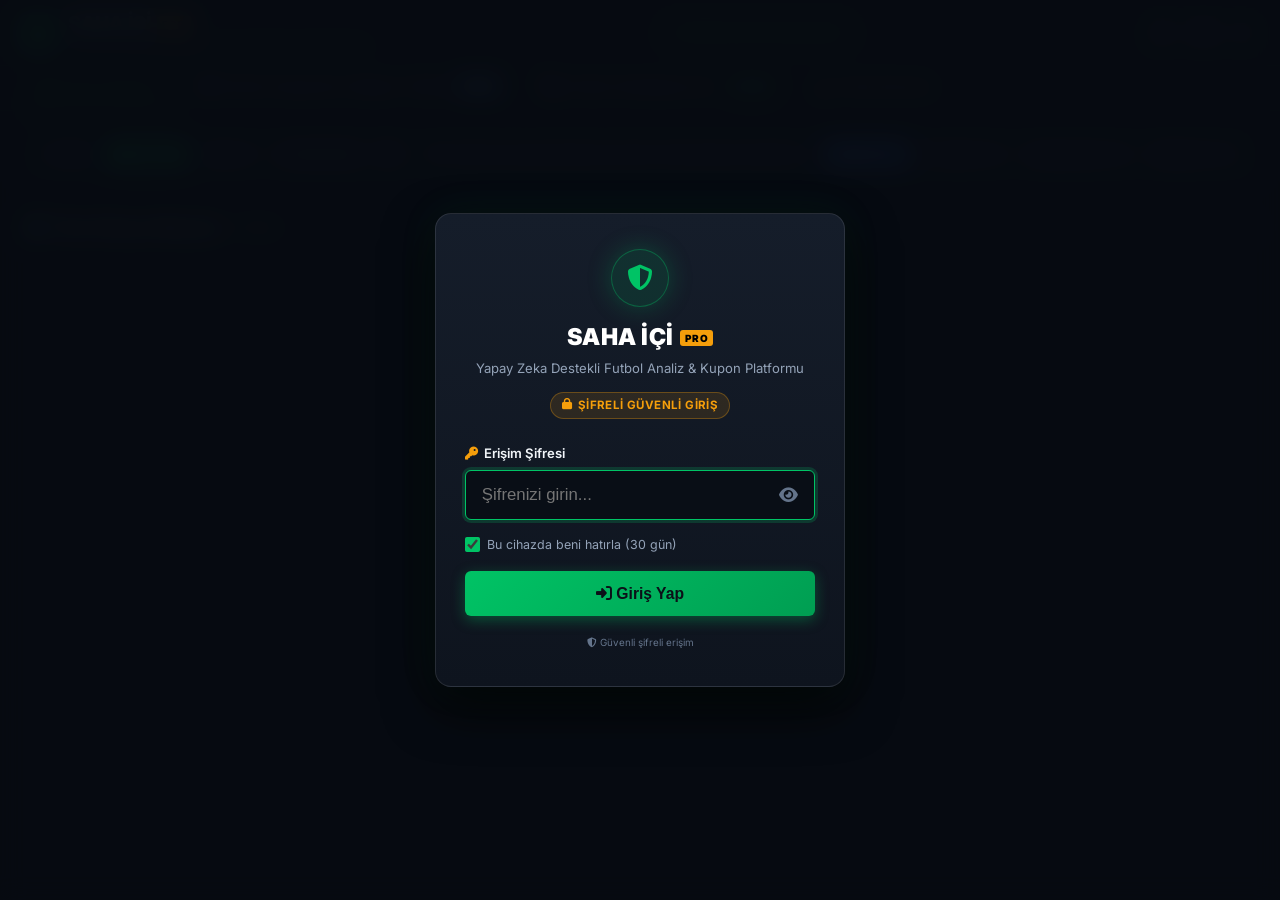
==== commit a5c5b8e8: "Add files via upload" ====
--- a/static/index.html
+++ b/static/index.html
@@ -688,27 +688,6 @@
           <button id="btnSaveApiKey" class="btn-primary-tool">Kaydet</button>
           <button id="btnClearApiKey" class="btn-tool">Anahtarı Sil</button>
         </div>
-
-        <hr style="border:0; border-top:1px solid var(--border-color); margin:1.25rem 0;">
-
-        <h3><i class="fa-solid fa-shield-halved text-emerald"></i> Giriş Şifresini Değiştir</h3>
-        <p class="settings-desc">Telefondan ve bilgisayardan giriş yaparken kullanılan şifreyi buradan değiştirebilirsiniz.</p>
-
-        <div class="form-group">
-          <label for="inputOldPassword">Mevcut Şifre:</label>
-          <input type="password" id="inputOldPassword" placeholder="Eski şifre (varsayılan: 1234)" class="chat-select">
-        </div>
-
-        <div class="form-group">
-          <label for="inputNewPassword">Yeni Şifre:</label>
-          <input type="password" id="inputNewPassword" placeholder="Yeni şifreniz (en az 3 karakter)" class="chat-select">
-        </div>
-
-        <div id="pwChangeMsg" class="auth-error hidden" style="margin-bottom:0.75rem;"></div>
-
-        <div class="settings-actions">
-          <button id="btnChangePassword" class="btn-primary-tool">Şifreyi Güncelle</button>
-        </div>
       </div>
     </div>
   </div>
@@ -764,7 +743,7 @@
         </button>
 
         <div class="auth-footer-hint">
-          <small><i class="fa-solid fa-circle-info"></i> Varsayılan giriş şifresi: <strong>1234</strong></small>
+          <small><i class="fa-solid fa-shield-halved"></i> Güvenli şifreli erişim</small>
         </div>
       </form>
     </div>
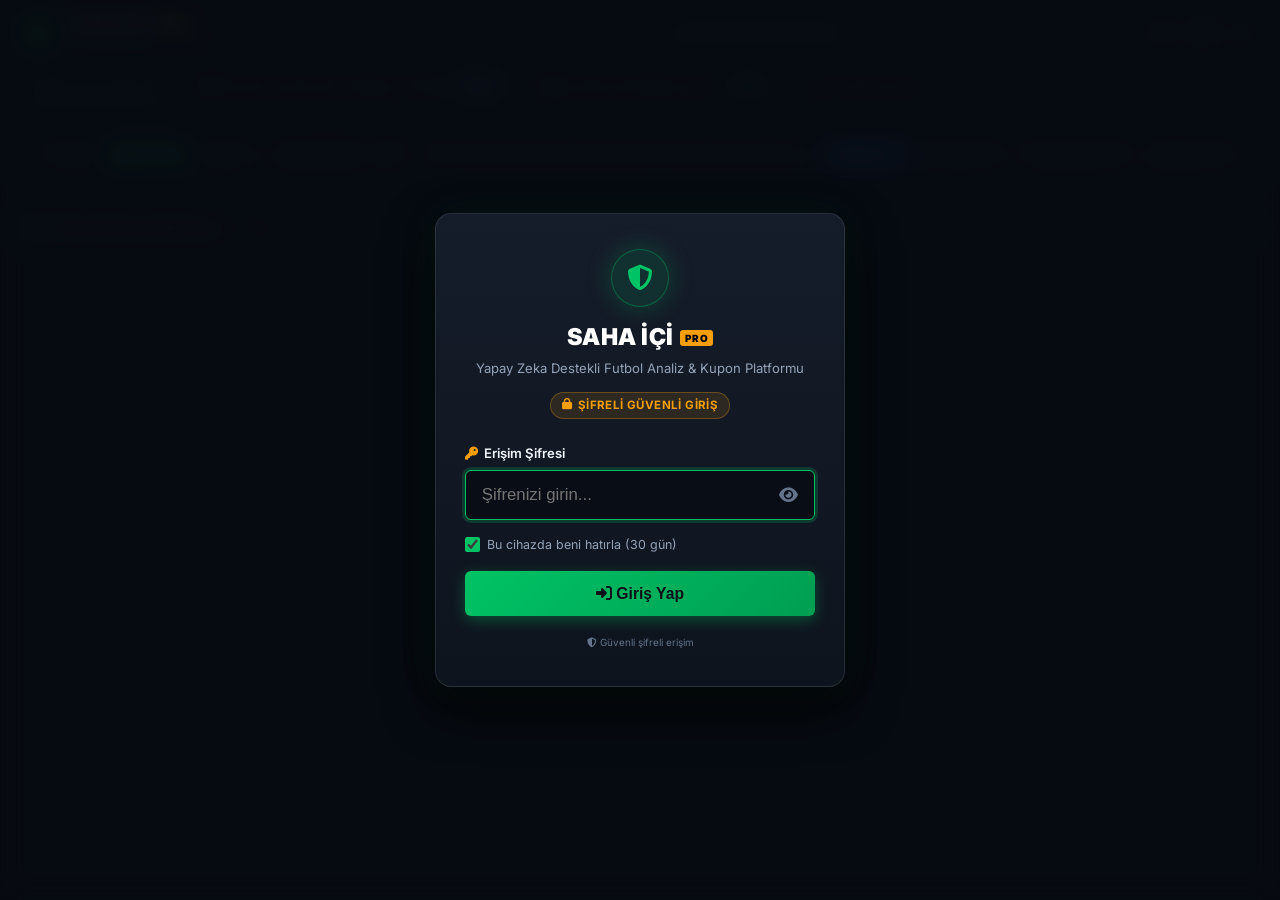
==== commit e3386315: "Add files via upload" ====
--- a/static/index.html
+++ b/static/index.html
@@ -22,7 +22,7 @@
         </div>
         <div>
           <h1 class="brand-title">SAHA İÇİ <span class="badge-pro">PRO</span></h1>
-          <p class="brand-sub">Canlı Reel Maçlar & Bilgili Futbol Arkadaşın Taktik Serdar</p>
+          <p class="brand-sub">Canlı Reel Maçlar & Bilgili Futbol Arkadaşın Taktik Berat</p>
         </div>
       </div>
 
@@ -58,7 +58,7 @@
         <i class="fa-solid fa-ticket"></i> Günün Kuponları & Başarı Takibi <span class="badge-value">DEĞER</span>
       </button>
       <button class="tab-btn" data-tab="chat">
-        <i class="fa-solid fa-comments"></i> Futbol Arkadaşına Sor <span class="badge-ai">Serdar</span>
+        <i class="fa-solid fa-comments"></i> Futbol Arkadaşına Sor <span class="badge-ai">Berat</span>
       </button>
       <button class="tab-btn" data-tab="standings">
         <i class="fa-solid fa-ranking-star"></i> Puan Durumu
@@ -166,7 +166,7 @@
       <div class="stats-banner-card">
         <div class="stats-banner-header">
           <div>
-            <h3 class="stats-banner-title"><i class="fa-solid fa-award text-yellow"></i> Taktik Serdar'ın Kupon Karnesi & Başarı Takibi</h3>
+            <h3 class="stats-banner-title"><i class="fa-solid fa-award text-yellow"></i> Taktik Berat'ın Kupon Karnesi & Başarı Takibi</h3>
             <p class="stats-banner-sub">Geçmiş kuponların gerçek maç sonuçlarıyla otomatik teyidi ve başarı yüzdesi.</p>
           </div>
           <div class="stats-banner-badge" id="statOverallWinRate">
@@ -201,32 +201,43 @@
       <!-- Kupon Tarihi & Seans Kontrolleri -->
       <div class="coupon-toolbar">
         <div class="coupon-date-selector">
-          <!-- Hızlı Gün Butonları: Bugün / Ertesi Gün (Yarın) -->
+          <!-- Hızlı Gün Butonları: Dün / Bugün / Ertesi Gün (Yarın) -->
           <div class="coupon-quick-day-selector" id="couponQuickDayGroup">
+            <button type="button" class="day-toggle-btn" id="btnCouponYesterday">
+              <i class="fa-solid fa-backward-step"></i> <span>⏮️ Dün</span>
+            </button>
             <button type="button" class="day-toggle-btn active" id="btnCouponToday">
-              <i class="fa-solid fa-calendar-day text-emerald"></i> Bugün
+              <i class="fa-solid fa-calendar-day text-emerald"></i> <span>☀️ Bugün</span>
             </button>
             <button type="button" class="day-toggle-btn" id="btnCouponTomorrow">
-              <i class="fa-solid fa-forward-step text-yellow"></i> 🔮 Yarın (Ertesi Gün)
+              <i class="fa-solid fa-forward-step text-yellow"></i> <span>🔮 Yarın</span>
             </button>
           </div>
 
-          <label><i class="fa-solid fa-calendar-check text-emerald"></i> Kupon Günü:</label>
-          <select id="couponDateSelect" class="chat-select" style="max-width:240px;">
-            <!-- JS ile doldurulacak -->
-          </select>
-          <button id="btnRegenCoupons" class="btn-tool" title="Bu günün kuponlarını yeniden analiz et">
-            <i class="fa-solid fa-arrows-rotate"></i> Yeniden Tara
-          </button>
-        </div>
-
-        <!-- Seans Seçimi: Gündüz (18:00 Öncesi) / Akşam (18:00 Sonrası) -->
+          <div class="coupon-dropdown-wrap">
+            <label for="couponDateSelect"><i class="fa-solid fa-calendar-check text-emerald"></i> Arşiv:</label>
+            <select id="couponDateSelect" class="chat-select">
+              <!-- JS ile doldurulacak -->
+            </select>
+          </div>
+        </div>
+
+        <div class="coupon-action-group">
+          <button id="btnGenerateAlternative" class="btn-alternative-coupon" title="Canlı maçlar dahil alternatif kupon üret">
+            <i class="fa-solid fa-bolt text-yellow"></i> <span>⚡ Alternatif Kupon Yap</span> <span class="badge-live-tag">CANLI DAHİL</span>
+          </button>
+        </div>
+
+        <!-- Seans Seçimi: Gündüz (18:00 Öncesi) / Akşam (18:00 Sonrası) / Alternatif Kuponlar -->
         <div class="coupon-session-selector" id="couponSessionSelector">
           <button class="session-tab-btn active" data-session="day" id="btnSessionDay">
-            <i class="fa-solid fa-sun text-yellow"></i> ☀️ Gündüz (18:00'a Kadar)
+            <i class="fa-solid fa-sun text-yellow"></i> ☀️ Gündüz (&lt;18:00)
           </button>
           <button class="session-tab-btn" data-session="night" id="btnSessionNight">
-            <i class="fa-solid fa-moon text-blue"></i> 🌙 Akşam (18:00 Sonrası)
+            <i class="fa-solid fa-moon text-blue"></i> 🌙 Akşam (&ge;18:00)
+          </button>
+          <button class="session-tab-btn" data-session="alternative" id="btnSessionAlt">
+            <i class="fa-solid fa-bolt text-yellow"></i> ⚡ Alternatif Kuponlar
           </button>
         </div>
 
@@ -265,7 +276,7 @@
               <span class="online-indicator"></span>
             </div>
             <div class="pal-meta">
-              <h3>Taktik Serdar</h3>
+              <h3>Taktik Berat</h3>
               <p>Futbol Scout'ı & Tribün Dostun</p>
               <span class="pal-tag"><i class="fa-solid fa-brain"></i> Canlı Maç Verisiyle Donatıldı</span>
             </div>
@@ -326,7 +337,7 @@
               </div>
               <div class="bubble-content">
                 <div class="bubble-header">
-                  <strong>Taktik Serdar</strong>
+                  <strong>Taktik Berat</strong>
                   <small>Şimdi</small>
                 </div>
                 <p>
@@ -340,7 +351,7 @@
 
           <!-- Sohbet Giriş Alanı -->
           <form id="chatForm" class="chat-input-bar">
-            <input type="text" id="chatInput" placeholder="Serdar'a sor (örn: 'Bu maçta KG Var çıkar mı?', 'Fenerbahçe kazanır mı?')..." autocomplete="off">
+            <input type="text" id="chatInput" placeholder="Berat'a sor (örn: 'Bu maçta KG Var çıkar mı?', 'Fenerbahçe kazanır mı?')..." autocomplete="off">
             <button type="button" id="btnTtsToggle" class="btn-speech" title="Sesli Yanıtı Aç/Kapat">
               <i class="fa-solid fa-volume-high"></i>
             </button>
@@ -403,6 +414,7 @@
   <!-- ========================================== -->
   <div id="analysisModal" class="modal-overlay hidden">
     <div class="modal-card">
+      <div class="mobile-sheet-handle"></div>
       <button class="modal-close" id="btnCloseModal">&times;</button>
       
       <!-- Modal Başlık Alanı -->
@@ -546,7 +558,7 @@
           </div>
         </div>
 
-        <!-- "Futbol Arkadaşın Serdar'ın Yorumu" Öne Çıkan Kartı -->
+        <!-- "Futbol Arkadaşın Berat'ın Yorumu" Öne Çıkan Kartı -->
         <div class="pal-commentary-card">
           <div class="pal-commentary-header">
             <div class="pal-commentary-author">
@@ -554,7 +566,7 @@
                 <i class="fa-solid fa-user-ninja"></i>
               </div>
               <div>
-                <h4>Tribün Dostun Taktik Serdar'ın Maç Analizi</h4>
+                <h4>Tribün Dostun Taktik Berat'ın Maç Analizi</h4>
                 <small>Canlı İstatistikler & Form Modeli İncelemesi</small>
               </div>
             </div>
@@ -563,7 +575,7 @@
                 <i class="fa-solid fa-volume-high"></i> Dinle
               </button>
               <button id="btnAskAboutMatch" class="btn-tool btn-primary-tool">
-                <i class="fa-solid fa-comments"></i> Serdar'a Sor
+                <i class="fa-solid fa-comments"></i> Berat'a Sor
               </button>
             </div>
           </div>
@@ -749,6 +761,40 @@
     </div>
   </div>
 
-  <script src="/static/app.js?v=4.2"></script>
+  <!-- ========================================== -->
+  <!-- MOBİL ALT GEZİNME BARI (BOTTOM NAVIGATION) -->
+  <!-- ========================================== -->
+  <nav class="mobile-bottom-nav" id="mobileBottomNav" aria-label="Mobil Gezinme Menüsü">
+    <button class="mobile-nav-item active" data-tab="matches">
+      <div class="mobile-nav-icon-wrap">
+        <i class="fa-solid fa-calendar-days"></i>
+      </div>
+      <span class="mobile-nav-label">Maçlar</span>
+    </button>
+    <button class="mobile-nav-item" data-tab="coupons">
+      <div class="mobile-nav-icon-wrap">
+        <i class="fa-solid fa-ticket"></i>
+      </div>
+      <span class="mobile-nav-label">Kuponlar</span>
+    </button>
+    <button class="mobile-nav-item" data-tab="chat">
+      <div class="mobile-nav-icon-wrap">
+        <i class="fa-solid fa-comments"></i>
+        <span class="mobile-nav-badge-dot"></span>
+      </div>
+      <span class="mobile-nav-label">Berat AI</span>
+    </button>
+    <button class="mobile-nav-item" data-tab="standings">
+      <div class="mobile-nav-icon-wrap">
+        <i class="fa-solid fa-ranking-star"></i>
+      </div>
+      <span class="mobile-nav-label">Puan Durumu</span>
+    </button>
+  </nav>
+
+  <!-- Bildirim Konteyneri (Toasts) -->
+  <div id="toastContainer" class="toast-container"></div>
+
+  <script src="/static/app.js?v=4.3"></script>
 </body>
 </html>
--- a/static/style.css
+++ b/static/style.css
@@ -1015,8 +1015,28 @@
   display: flex;
   align-items: center;
   flex-wrap: wrap;
-  gap: 0.5rem;
+  gap: 0.65rem;
   font-size: 0.82rem;
+}
+
+.coupon-dropdown-wrap {
+  display: flex;
+  align-items: center;
+  gap: 0.45rem;
+}
+
+.coupon-dropdown-wrap label {
+  color: var(--text-secondary);
+  font-size: 0.8rem;
+  font-weight: 600;
+  display: flex;
+  align-items: center;
+  gap: 0.35rem;
+}
+
+.coupon-action-group {
+  display: flex;
+  align-items: center;
 }
 
 .coupon-quick-day-selector {
@@ -1243,7 +1263,7 @@
   margin-top: 0.15rem;
 }
 
-/* Taktik Serdar Kupon Yorumu */
+/* Taktik Berat Kupon Yorumu */
 .slip-pal-commentary {
   background: rgba(0, 195, 101, 0.04);
   border-bottom: 1px solid var(--border-color);
@@ -1510,7 +1530,7 @@
 }
 
 /* ==========================================================================
-   SOHBET (FUTBOL ARKADAŞI SERDAR)
+   SOHBET (FUTBOL ARKADAŞI BERAT)
    ========================================================================== */
 .chat-hub-container {
   display: grid;
@@ -1813,7 +1833,7 @@
   inset: 0;
   background: rgba(0, 0, 0, 0.75);
   backdrop-filter: blur(4px);
-  z-index: 999;
+  z-index: 2000;
   display: flex;
   align-items: center;
   justify-content: center;
@@ -2190,7 +2210,7 @@
   font-family: monospace;
 }
 
-/* Serdar'ın Yorumu Kartı */
+/* Berat'ın Yorumu Kartı */
 .pal-commentary-card {
   background: var(--bg-card);
   border: 1px solid var(--border-color);
@@ -2985,3 +3005,690 @@
   }
 }
 
+/* ==========================================================================
+   ALTERNATİF KUPON BUTONU & SEANS ŞERİDİ
+   ========================================================================== */
+.btn-alternative-coupon {
+  background: linear-gradient(135deg, #b45309 0%, #d97706 40%, #eab308 100%);
+  color: #0b0f19;
+  border: 1px solid rgba(254, 240, 138, 0.5);
+  font-family: inherit;
+  font-size: 0.84rem;
+  font-weight: 800;
+  padding: 0.45rem 0.95rem;
+  border-radius: var(--radius-sm);
+  cursor: pointer;
+  display: inline-flex;
+  align-items: center;
+  gap: 0.5rem;
+  box-shadow: 0 2px 10px rgba(217, 119, 6, 0.4);
+  transition: all 0.2s cubic-bezier(0.34, 1.56, 0.64, 1);
+  white-space: nowrap;
+}
+
+.btn-alternative-coupon:hover {
+  transform: translateY(-1px);
+  box-shadow: 0 4px 16px rgba(234, 179, 8, 0.6);
+  background: linear-gradient(135deg, #d97706 0%, #eab308 50%, #fde047 100%);
+}
+
+.btn-alternative-coupon:active {
+  transform: scale(0.98);
+}
+
+.btn-alternative-coupon:disabled {
+  opacity: 0.65;
+  cursor: not-allowed;
+  transform: none;
+}
+
+.badge-live-tag {
+  background: #ef4444;
+  color: #fff;
+  font-size: 0.62rem;
+  font-weight: 900;
+  padding: 1px 5px;
+  border-radius: 999px;
+  letter-spacing: 0.4px;
+  box-shadow: 0 0 6px rgba(239, 68, 68, 0.6);
+}
+
+.session-ribbon-alt {
+  background: linear-gradient(90deg, #581c87, #7e22ce);
+  color: #f3e8ff;
+}
+
+.badge-purple {
+  background: rgba(168, 85, 247, 0.18);
+  color: #d8b4fe;
+  border: 1px solid rgba(168, 85, 247, 0.45);
+}
+
+/* ==========================================================================
+   MOBİL ALT MENÜ (BOTTOM NAVIGATION) & TOUCH UI
+   ========================================================================== */
+.mobile-bottom-nav {
+  display: none;
+  position: fixed;
+  bottom: 0;
+  left: 0;
+  right: 0;
+  width: 100%;
+  z-index: 1000;
+  background: rgba(11, 15, 25, 0.96);
+  backdrop-filter: blur(20px);
+  -webkit-backdrop-filter: blur(20px);
+  border-top: 1px solid rgba(255, 255, 255, 0.1);
+  padding: 0.35rem 0 calc(0.45rem + env(safe-area-inset-bottom, 0px)) 0;
+  box-shadow: 0 -8px 28px rgba(0, 0, 0, 0.7);
+  justify-content: stretch;
+  align-items: center;
+}
+
+.mobile-nav-item {
+  flex: 1 1 25%;
+  width: 25%;
+  max-width: none;
+  min-height: 52px;
+  display: flex;
+  flex-direction: column;
+  align-items: center;
+  justify-content: center;
+  background: transparent;
+  border: none;
+  color: var(--text-secondary);
+  font-family: inherit;
+  padding: 0.25rem 0.1rem;
+  cursor: pointer;
+  position: relative;
+  transition: all 0.2s cubic-bezier(0.34, 1.56, 0.64, 1);
+  user-select: none;
+  -webkit-tap-highlight-color: transparent;
+}
+
+.mobile-nav-icon-wrap {
+  position: relative;
+  width: 28px;
+  height: 28px;
+  display: flex;
+  align-items: center;
+  justify-content: center;
+  font-size: 1.2rem;
+  margin-bottom: 2px;
+  transition: transform 0.2s ease, color 0.2s ease;
+}
+
+.mobile-nav-label {
+  font-size: 0.72rem;
+  font-weight: 600;
+  letter-spacing: -0.2px;
+  line-height: 1.1;
+  transition: color 0.2s ease;
+}
+
+.mobile-nav-item.active {
+  color: var(--primary);
+}
+
+.mobile-nav-item.active::before {
+  content: "";
+  position: absolute;
+  top: -0.35rem;
+  left: 28%;
+  right: 28%;
+  height: 3px;
+  background: var(--primary);
+  border-radius: 0 0 3px 3px;
+  box-shadow: 0 2px 8px rgba(0, 229, 118, 0.6);
+}
+
+.mobile-nav-item.active .mobile-nav-icon-wrap {
+  transform: translateY(-2px);
+  color: var(--primary);
+}
+
+.mobile-nav-item.active .mobile-nav-label {
+  color: var(--primary);
+  font-weight: 800;
+}
+
+.mobile-nav-badge-dot {
+  position: absolute;
+  top: 1px;
+  right: 0px;
+  width: 6px;
+  height: 6px;
+  background: var(--yellow);
+  border-radius: 50%;
+  box-shadow: 0 0 6px var(--yellow);
+}
+
+.mobile-sheet-handle {
+  display: none;
+  width: 44px;
+  height: 4px;
+  background: rgba(255, 255, 255, 0.3);
+  border-radius: 999px;
+  margin: 10px auto 4px auto;
+  cursor: grab;
+}
+
+@keyframes slideUpSheet {
+  from {
+    transform: translateY(100%);
+    opacity: 0.7;
+  }
+  to {
+    transform: translateY(0);
+    opacity: 1;
+  }
+}
+
+/* Toast Bildirimleri */
+.toast-container {
+  position: fixed;
+  top: 1.2rem;
+  right: 1.2rem;
+  z-index: 10000;
+  display: flex;
+  flex-direction: column;
+  gap: 0.5rem;
+  pointer-events: none;
+}
+
+.toast {
+  background: #1e293b;
+  color: #fff;
+  border: 1px solid var(--border-color);
+  padding: 0.75rem 1.1rem;
+  border-radius: var(--radius-sm);
+  box-shadow: var(--shadow-lg);
+  font-size: 0.85rem;
+  font-weight: 600;
+  display: flex;
+  align-items: center;
+  gap: 0.6rem;
+  pointer-events: auto;
+  animation: toastIn 0.25s ease-out forwards;
+  max-width: 420px;
+}
+
+.toast.toast-success {
+  border-color: var(--primary);
+  background: #064e3b;
+  color: #a7f3d0;
+}
+
+.toast.toast-error {
+  border-color: var(--red);
+  background: #881337;
+  color: #fecdd3;
+}
+
+@keyframes toastIn {
+  from { transform: translateY(-12px); opacity: 0; }
+  to { transform: translateY(0); opacity: 1; }
+}
+
+@keyframes toastOut {
+  from { transform: translateY(0); opacity: 1; }
+  to { transform: translateY(-12px); opacity: 0; }
+}
+
+/* ==========================================================================
+   MOBİL CİHAZLAR İÇİN KAPSAMLI UYARLAMA (MAX-WIDTH: 768PX)
+   ========================================================================== */
+@media (max-width: 768px) {
+  .mobile-bottom-nav {
+    display: flex;
+  }
+
+  .main-container {
+    padding-bottom: calc(75px + env(safe-area-inset-bottom, 0px)) !important;
+    padding-left: 0.65rem;
+    padding-right: 0.65rem;
+    margin: 0.5rem auto;
+  }
+
+  .tab-bar-container {
+    display: none;
+  }
+
+  .nav-container {
+    padding: 0.5rem 0.75rem;
+  }
+
+  .brand-sub {
+    display: none;
+  }
+
+  .live-status-pill .live-text {
+    display: none;
+  }
+
+  .live-status-pill {
+    padding: 0.35rem;
+    border-radius: 50%;
+  }
+
+  /* Mobil Kontrol Paneli (Maçlar Sekmesi) */
+  .control-panel {
+    flex-direction: column;
+    align-items: stretch;
+    gap: 0.45rem;
+    padding: 0.55rem 0.65rem;
+    margin-bottom: 0.6rem;
+    background: var(--bg-card);
+    border-radius: var(--radius-sm);
+  }
+
+  .date-controls {
+    width: 100%;
+    display: grid;
+    grid-template-columns: 38px 1fr 38px auto;
+    gap: 0.35rem;
+  }
+
+  .date-controls .btn-icon {
+    width: 38px;
+    height: 36px;
+    display: flex;
+    align-items: center;
+    justify-content: center;
+    padding: 0;
+  }
+
+  .date-controls .btn-date {
+    justify-content: center;
+    font-size: 0.82rem;
+    padding: 0.4rem 0.5rem;
+  }
+
+  .date-input {
+    max-width: 125px;
+    font-size: 0.74rem;
+    padding: 0.35rem 0.35rem;
+  }
+
+  .search-box {
+    width: 100%;
+    min-width: 100%;
+  }
+
+  .search-box input {
+    font-size: 0.8rem;
+    padding: 0.45rem 0.75rem 0.45rem 2.2rem;
+    border-radius: var(--radius-xs);
+  }
+
+  .status-filters {
+    width: 100%;
+    display: flex;
+    overflow-x: auto;
+    gap: 0.35rem;
+    padding-bottom: 2px;
+    -webkit-overflow-scrolling: touch;
+    scrollbar-width: none;
+  }
+
+  .status-filters::-webkit-scrollbar {
+    display: none;
+  }
+
+  .filter-chip {
+    flex: 0 0 auto;
+    font-size: 0.72rem;
+    padding: 0.32rem 0.65rem;
+    white-space: nowrap;
+  }
+
+  /* Lig Şeridi & Başlık Mobilde */
+  .leagues-scroll-wrapper {
+    margin-bottom: 0.55rem;
+  }
+
+  .section-header {
+    margin-bottom: 0.6rem;
+  }
+
+  .section-title {
+    font-size: 1.05rem;
+  }
+
+  /* Canlı & Biten Maçlar Panosu Mobilde */
+  .live-finished-showcase {
+    padding: 0.55rem 0.65rem;
+    margin-bottom: 0.65rem;
+    border-radius: var(--radius-sm);
+  }
+
+  .showcase-header {
+    margin-bottom: 0.4rem;
+    padding-bottom: 0.35rem;
+  }
+
+  .showcase-title h3 {
+    font-size: 0.82rem;
+  }
+
+  .showcase-cards-container {
+    gap: 0.45rem;
+    padding-bottom: 0.25rem;
+  }
+
+  .showcase-card {
+    flex: 0 0 165px;
+    padding: 0.45rem;
+  }
+
+  /* Kupon araç çubuğu ve butonları */
+  .coupon-toolbar {
+    flex-direction: column;
+    align-items: stretch;
+    gap: 0.45rem;
+    padding: 0.65rem;
+    margin-bottom: 0.65rem;
+  }
+
+  .coupon-date-selector {
+    flex-direction: column;
+    align-items: stretch;
+    width: 100%;
+    gap: 0.4rem;
+  }
+
+  .coupon-quick-day-selector {
+    width: 100%;
+    display: grid;
+    grid-template-columns: repeat(3, 1fr);
+    gap: 0.25rem;
+  }
+
+  .day-toggle-btn {
+    justify-content: center;
+    padding: 0.5rem 0.25rem;
+    font-size: 0.76rem;
+    text-align: center;
+  }
+
+  .coupon-dropdown-wrap {
+    width: 100%;
+    display: flex;
+    align-items: center;
+    gap: 0.4rem;
+  }
+
+  .coupon-dropdown-wrap label {
+    font-size: 0.76rem;
+    color: var(--text-muted);
+    white-space: nowrap;
+  }
+
+  .coupon-dropdown-wrap select {
+    flex: 1;
+    width: 100%;
+    font-size: 0.78rem;
+    padding: 0.38rem 0.5rem;
+  }
+
+  .coupon-action-group {
+    width: 100%;
+  }
+
+  .btn-alternative-coupon {
+    width: 100%;
+    justify-content: center;
+    padding: 0.65rem 1rem;
+    font-size: 0.88rem;
+  }
+
+  .coupon-session-selector {
+    width: 100%;
+    display: grid;
+    grid-template-columns: repeat(3, 1fr);
+    gap: 0.3rem;
+  }
+
+  .session-tab-btn {
+    padding: 0.45rem 0.2rem;
+    font-size: 0.72rem;
+    text-align: center;
+    justify-content: center;
+    display: flex;
+    flex-direction: column;
+    align-items: center;
+    gap: 0.2rem;
+  }
+
+  .coupon-type-pills {
+    width: 100%;
+    display: grid;
+    grid-template-columns: repeat(3, 1fr);
+    gap: 0.3rem;
+  }
+
+  .coupon-type-btn {
+    padding: 0.45rem 0.2rem;
+    font-size: 0.72rem;
+    text-align: center;
+    display: flex;
+    flex-direction: column;
+    align-items: center;
+    justify-content: center;
+    gap: 0.2rem;
+  }
+
+  /* Başarı Karnesi Mobilde */
+  .stats-banner-card {
+    padding: 0.65rem 0.75rem;
+    margin-bottom: 0.65rem;
+    border-radius: var(--radius-sm);
+  }
+
+  .stats-banner-header {
+    margin-bottom: 0.45rem;
+    align-items: center;
+  }
+
+  .stats-banner-title {
+    font-size: 0.88rem;
+  }
+
+  .stats-banner-sub {
+    display: none;
+  }
+
+  .stats-banner-badge {
+    font-size: 0.75rem;
+    padding: 0.22rem 0.55rem;
+  }
+
+  .stats-kpi-grid {
+    grid-template-columns: repeat(3, 1fr);
+    gap: 0.35rem;
+  }
+
+  .kpi-card {
+    padding: 0.4rem 0.25rem;
+    border-radius: var(--radius-xs);
+  }
+
+  .kpi-num {
+    font-size: 0.95rem;
+  }
+
+  .kpi-lbl {
+    font-size: 0.62rem;
+    line-height: 1.1;
+  }
+
+  /* Bottom sheet modal mobilde */
+  .modal-overlay {
+    align-items: flex-end;
+    padding: 0;
+  }
+
+  .modal-card {
+    border-radius: 20px 20px 0 0;
+    max-height: 92vh;
+    width: 100%;
+    max-width: 100%;
+    animation: slideUpSheet 0.3s cubic-bezier(0.16, 1, 0.3, 1);
+  }
+
+  .mobile-sheet-handle {
+    display: block;
+  }
+
+  /* Maç satırı mobil dokunmatik iyileştirmesi */
+  .mackolik-row {
+    padding: 0.65rem 0.55rem;
+    gap: 0.4rem;
+    border-radius: var(--radius-xs);
+    margin-bottom: 0.35rem;
+  }
+
+  .row-left-main {
+    gap: 0.4rem;
+  }
+
+  .row-status-col {
+    flex: 0 0 46px;
+    padding-right: 0.35rem;
+  }
+
+  .row-team {
+    font-size: 0.82rem;
+  }
+
+  .row-crest {
+    width: 20px;
+    height: 20px;
+  }
+
+  .row-score-col {
+    flex: 0 0 52px;
+    font-size: 0.95rem;
+    padding: 0.15rem 0.25rem;
+  }
+
+  .row-btn-group {
+    display: none;
+  }
+
+  /* Kupon Fişi Mobilde */
+  .coupon-slip-card {
+    border-radius: var(--radius-sm);
+  }
+
+  .slip-header-banner {
+    padding: 0.75rem;
+    flex-direction: column;
+    gap: 0.6rem;
+  }
+
+  .slip-odds-box {
+    align-self: flex-start;
+    width: 100%;
+    display: flex;
+    align-items: center;
+    justify-content: space-between;
+    background: var(--bg-card-sub);
+    padding: 0.45rem 0.75rem;
+    border-radius: var(--radius-xs);
+  }
+
+  .slip-pal-commentary {
+    padding: 0.65rem 0.75rem;
+    gap: 0.5rem;
+    font-size: 0.82rem;
+  }
+
+  .slip-item-card {
+    padding: 0.65rem 0.75rem;
+  }
+
+  .slip-footer {
+    flex-direction: column;
+    gap: 0.65rem;
+    align-items: stretch;
+    padding: 0.75rem;
+  }
+
+  .slip-footer-actions {
+    width: 100%;
+    flex-direction: column;
+    gap: 0.45rem;
+  }
+
+  .btn-bilyoner-action, .btn-copy-slip {
+    width: 100%;
+    justify-content: center;
+    padding: 0.7rem;
+  }
+
+  /* Sohbet (Berat AI) Mobilde */
+  .chat-hub-container {
+    display: flex;
+    flex-direction: column;
+    padding: 0.55rem;
+    gap: 0.5rem;
+    min-height: calc(100dvh - 145px);
+  }
+
+  .chat-sidebar {
+    border-right: none;
+    border-bottom: 1px solid var(--border-color);
+    padding-right: 0;
+    padding-bottom: 0.45rem;
+    gap: 0.4rem;
+  }
+
+  .pal-profile-card {
+    padding: 0.35rem 0.5rem;
+  }
+
+  .chat-api-card {
+    display: none;
+  }
+
+  .quick-questions {
+    display: flex;
+    overflow-x: auto;
+    white-space: nowrap;
+    gap: 0.35rem;
+    padding-bottom: 0.2rem;
+    scrollbar-width: none;
+  }
+
+  .quick-questions::-webkit-scrollbar {
+    display: none;
+  }
+
+  .quick-questions h4 {
+    display: none;
+  }
+
+  .quick-btn {
+    flex: 0 0 auto;
+    font-size: 0.72rem;
+    padding: 0.32rem 0.65rem;
+  }
+
+  .chat-messages {
+    flex: 1;
+    min-height: 260px;
+    max-height: 50vh;
+  }
+
+  /* Toast mobilde alt çubuğun hemen üzerinde */
+  .toast-container {
+    top: auto;
+    bottom: calc(75px + env(safe-area-inset-bottom, 0px));
+    left: 1rem;
+    right: 1rem;
+    align-items: center;
+  }
+}
+
+
